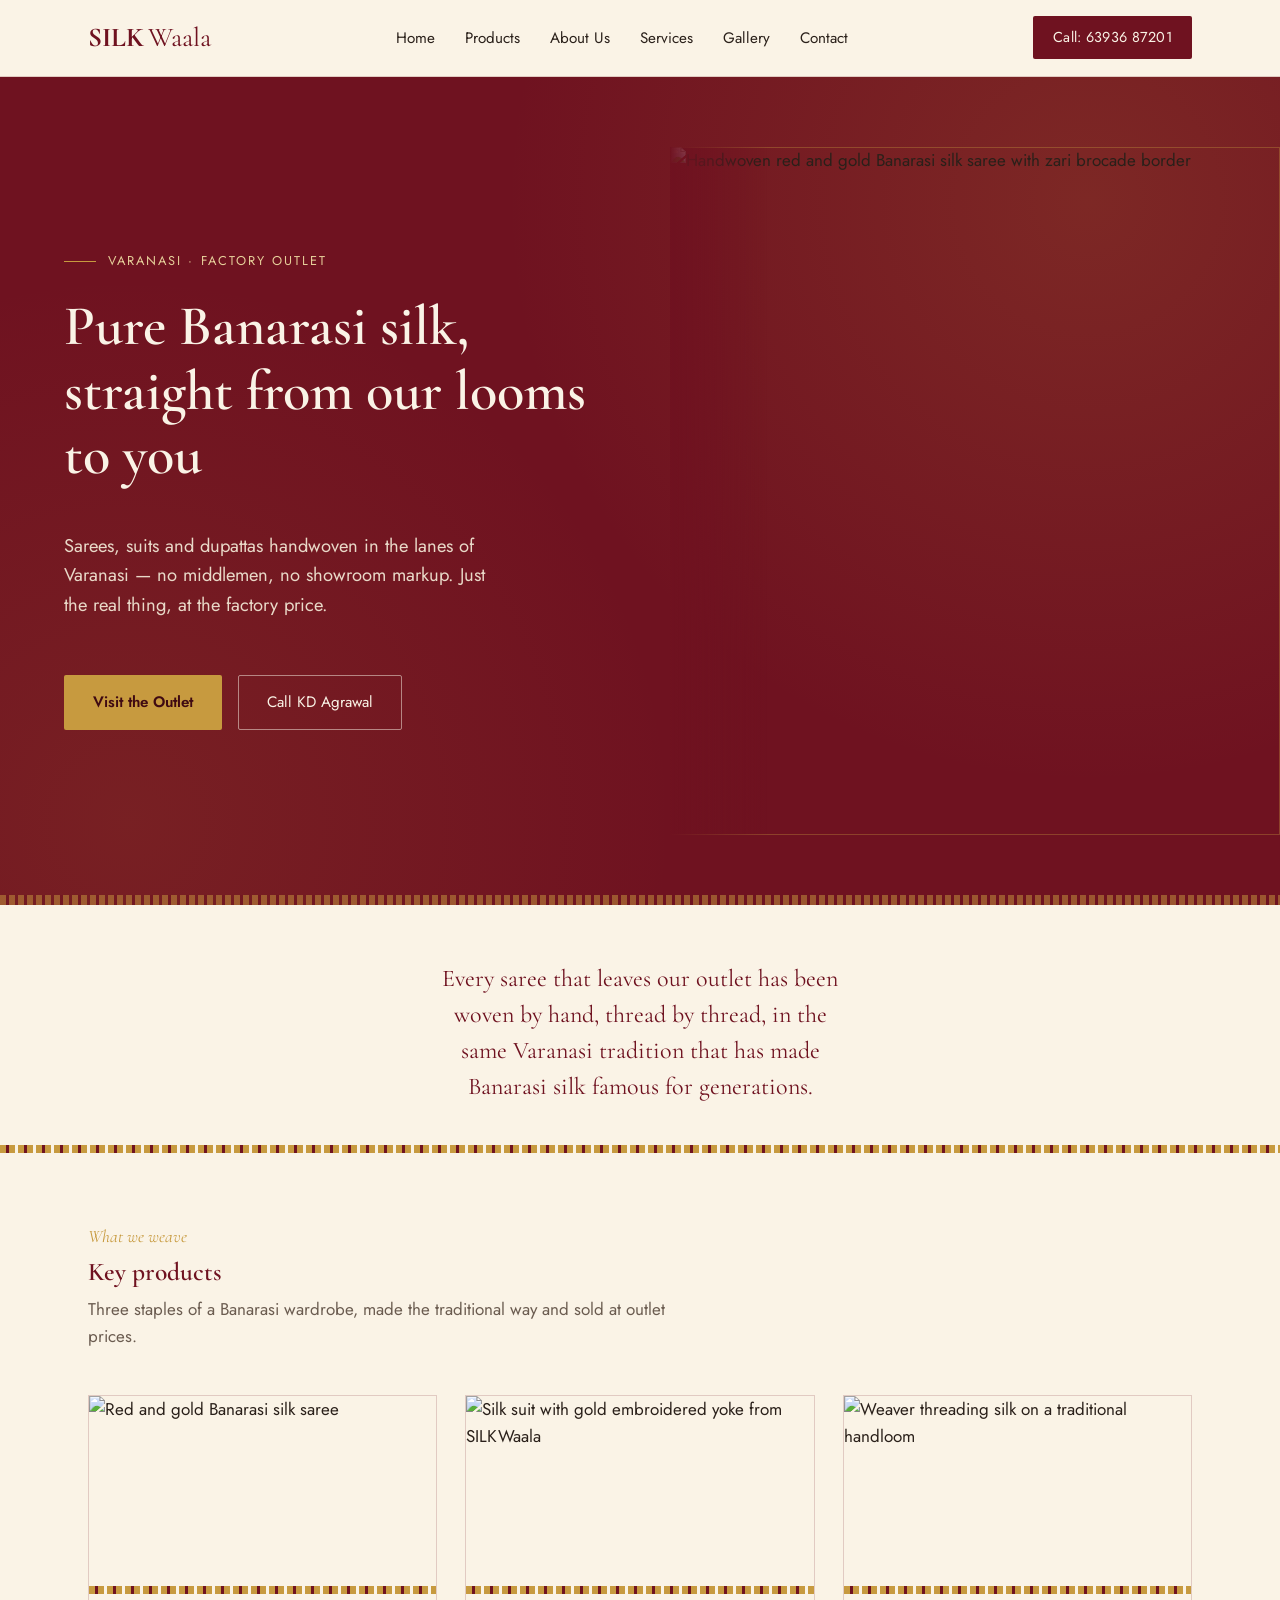
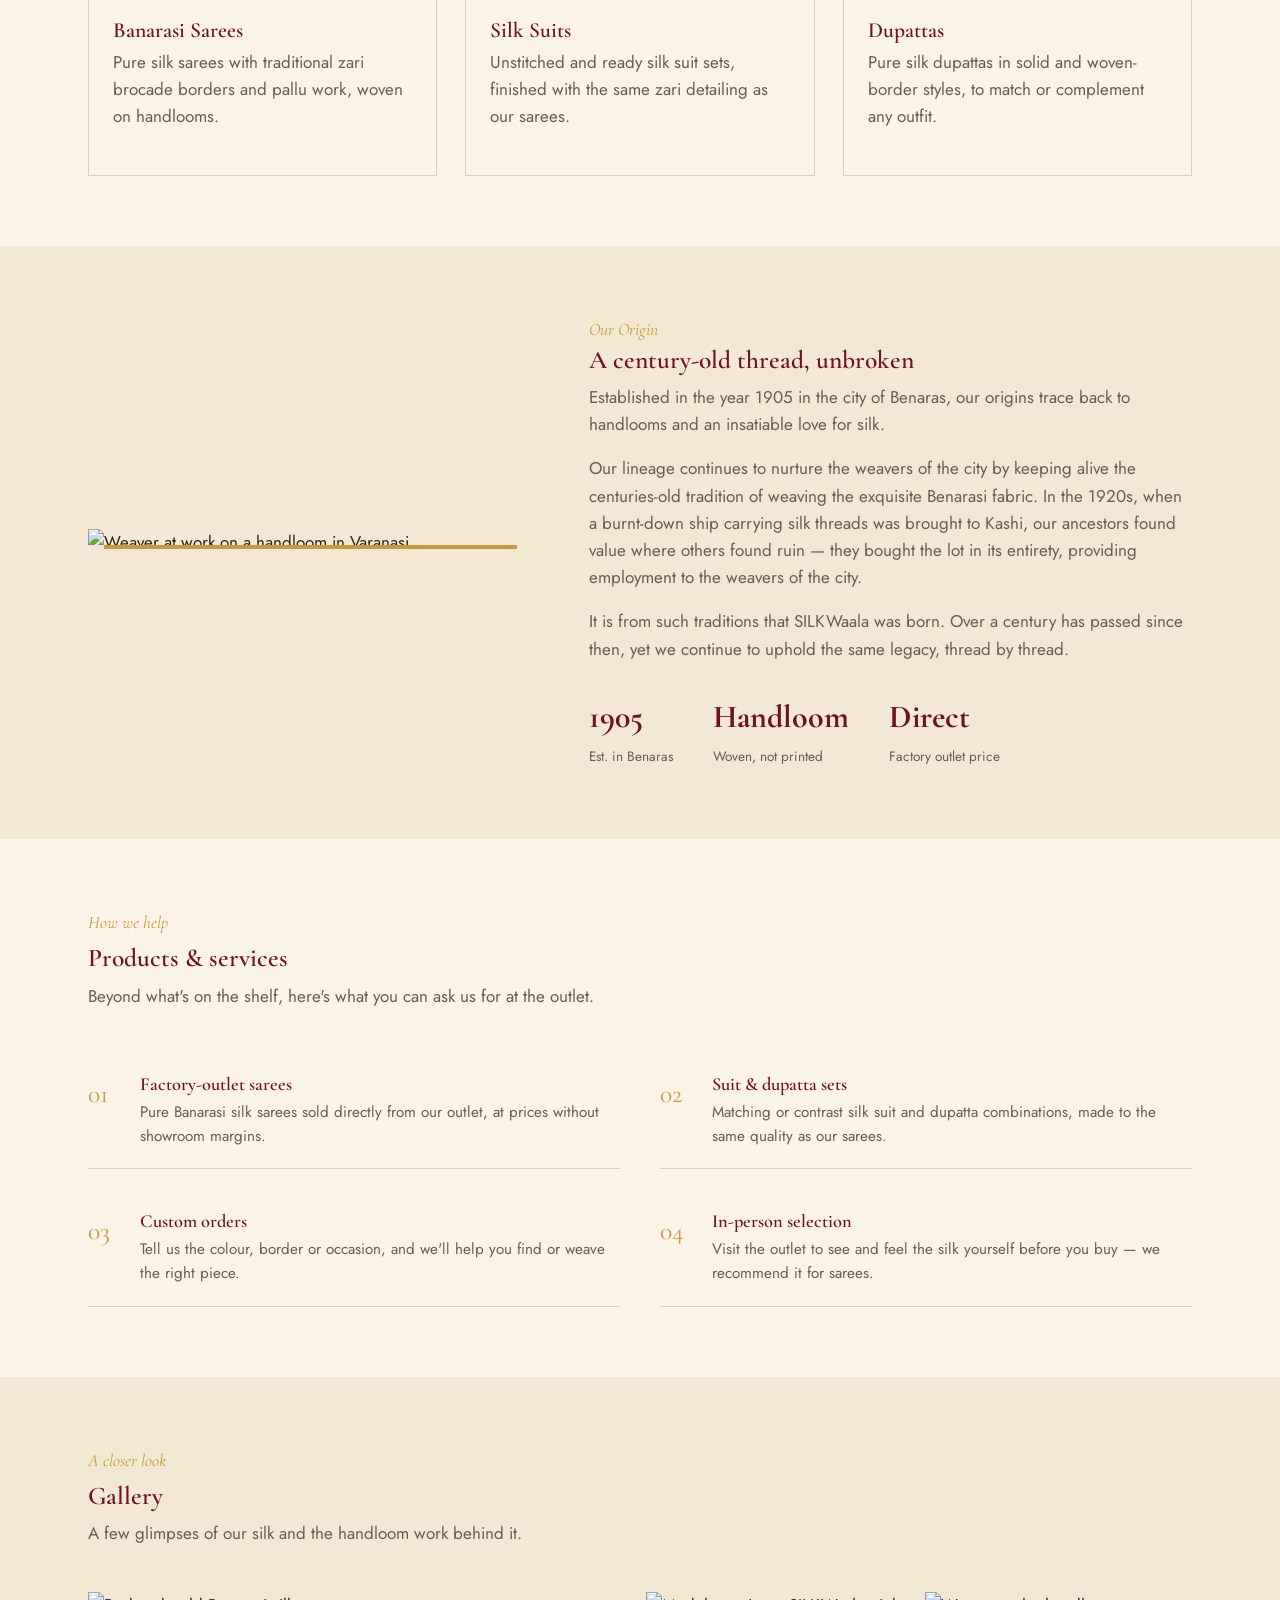
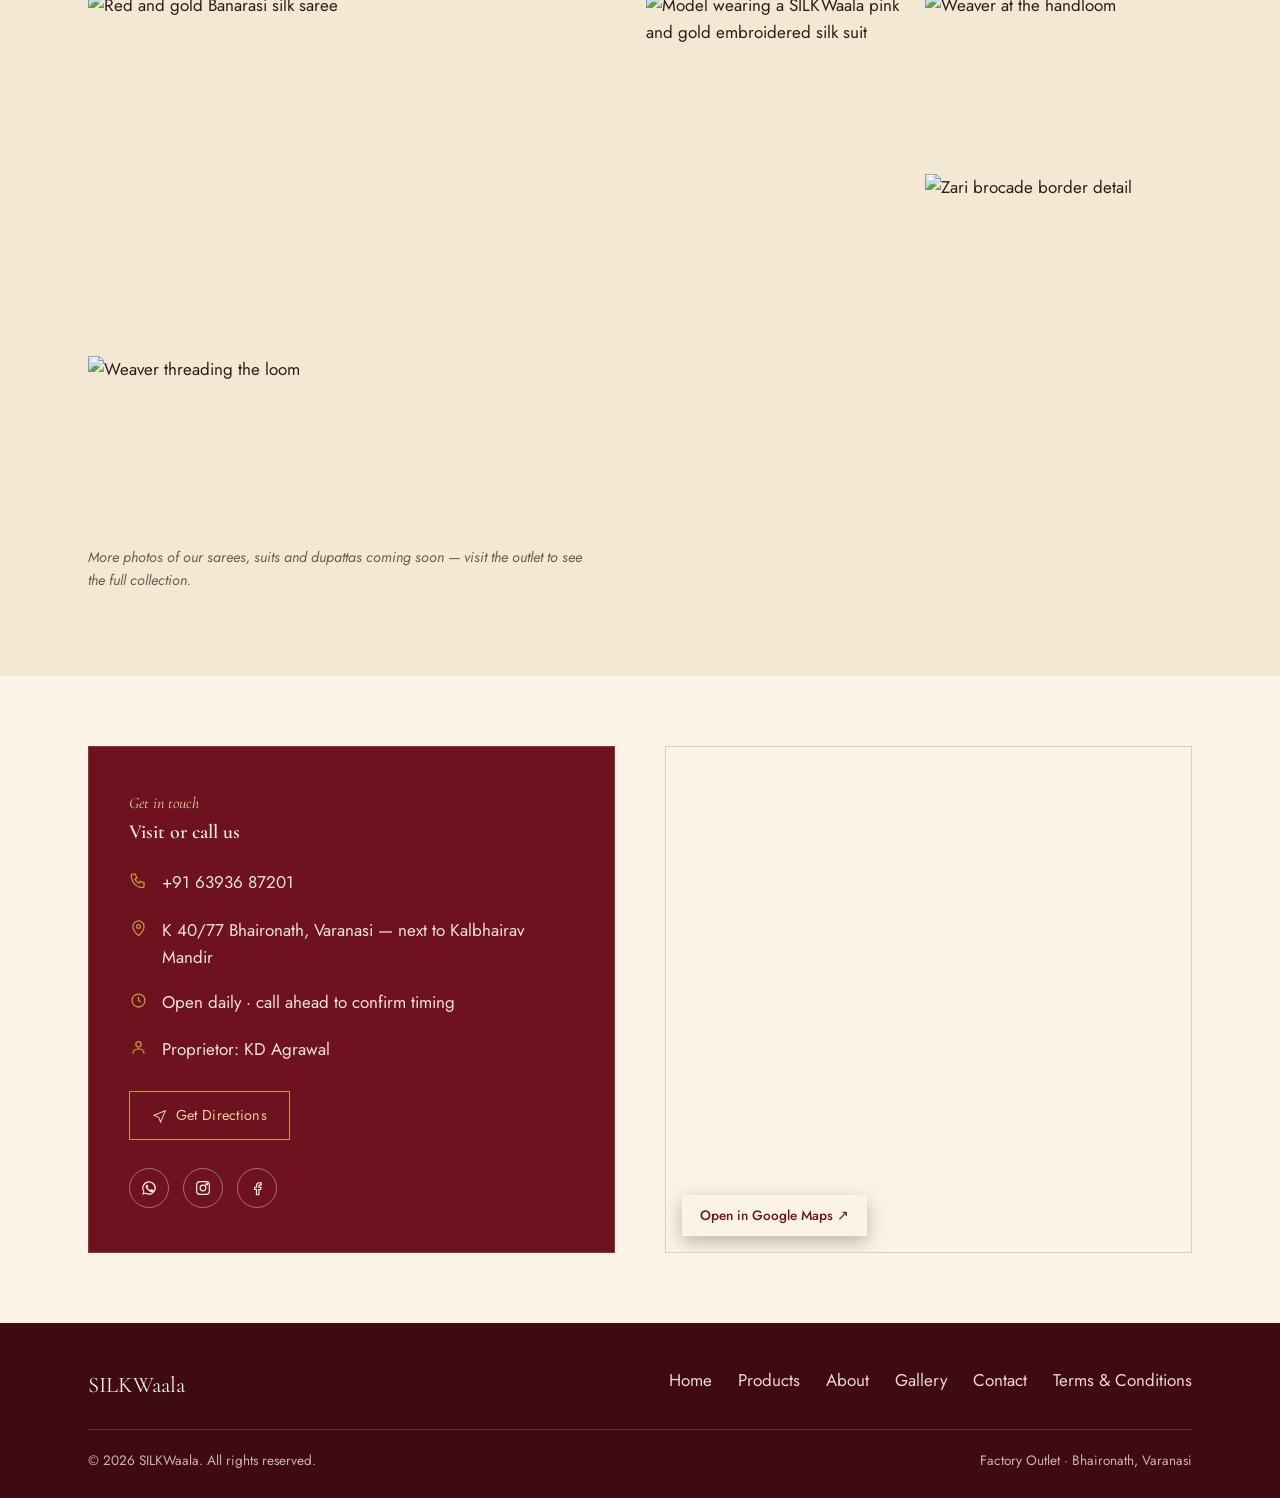
==== index.html @ fe388675 "Add files via upload" ====
<!DOCTYPE html>
<html lang="en">
<head>
<meta charset="UTF-8">
<meta name="viewport" content="width=device-width, initial-scale=1.0">
<title>SILKWaala — Pure Banarasi Saree, Suits & Dupatta | Factory Outlet, Varanasi</title>
<meta name="description" content="SILKWaala is a factory outlet in Varanasi for pure handwoven Banarasi sarees, suits and dupattas — direct from the loom, factory prices. Visit us near Kalbhairav Mandir.">
<link rel="icon" href="data:,">
<link rel="preconnect" href="https://fonts.googleapis.com">
<link href="https://fonts.googleapis.com/css2?family=Cormorant+Garamond:ital,wght@0,500;0,600;0,700;1,500&family=Jost:wght@300;400;500;600&display=swap" rel="stylesheet">
<link rel="stylesheet" href="styles.css">
</head>
<body>
<a href="#main" class="skip-link">Skip to content</a>

<header class="site-header">
  <div class="nav">
    <a href="#" class="brand" aria-label="SILKWaala home">
      <strong>SILK</strong>Waala
    </a>
    <nav class="nav-links" id="navLinks">
      <a href="#home">Home</a>
      <a href="#products">Products</a>
      <a href="#about">About Us</a>
      <a href="#services">Services</a>
      <a href="#gallery">Gallery</a>
      <a href="#contact">Contact</a>
    </nav>
    <a href="tel:+916393687201" class="nav-cta">Call: 63936 87201</a>
    <button class="menu-btn" id="menuBtn" aria-label="Toggle menu" aria-expanded="false">☰</button>
  </div>
</header>

<main id="main">

  <!-- HERO -->
  <section class="hero" id="home">
    <div class="hero-copy">
      <span class="eyebrow">Varanasi · Factory Outlet</span>
      <h1>Pure Banarasi silk,<br>straight from our looms<br>to you</h1>
      <p>Sarees, suits and dupattas handwoven in the lanes of Varanasi — no middlemen, no showroom markup. Just the real thing, at the factory price.</p>
      <div class="hero-actions">
        <a href="#contact" class="btn btn-gold">Visit the Outlet</a>
        <a href="tel:+916393687201" class="btn btn-outline">Call KD Agrawal</a>
      </div>
    </div>
    <div class="hero-media">
      <div class="float-frame">
        <img src="assets/hero_saree_clean.jpg" alt="Handwoven red and gold Banarasi silk saree with zari brocade border">
      </div>
    </div>
  </section>

  <!-- INTRO STRIP -->
  <div class="intro-strip">
    <p>Every saree that leaves our outlet has been woven by hand, thread by thread, in the same Varanasi tradition that has made Banarasi silk famous for generations.</p>
  </div>

  <div class="zari-rule"></div>

  <!-- PRODUCTS -->
  <section id="products">
    <div class="container">
      <div class="section-head">
        <span class="kicker">What we weave</span>
        <h2>Key products</h2>
        <p>Three staples of a Banarasi wardrobe, made the traditional way and sold at outlet prices.</p>
      </div>
      <div class="product-grid">
        <article class="product-card">
          <div class="thumb"><img src="assets/saree_full_flat.jpg" alt="Red and gold Banarasi silk saree"></div>
          <div class="zari-rule"></div>
          <div class="body">
            <h3>Banarasi Sarees</h3>
            <p>Pure silk sarees with traditional zari brocade borders and pallu work, woven on handlooms.</p>
          </div>
        </article>
        <article class="product-card">
          <div class="thumb"><img src="assets/suit_thumb.jpg" alt="Silk suit with gold embroidered yoke from SILKWaala"></div>
          <div class="zari-rule"></div>
          <div class="body">
            <h3>Silk Suits</h3>
            <p>Unstitched and ready silk suit sets, finished with the same zari detailing as our sarees.</p>
          </div>
        </article>
        <article class="product-card">
          <div class="thumb"><img src="assets/weaver_wide.jpg" alt="Weaver threading silk on a traditional handloom"></div>
          <div class="zari-rule"></div>
          <div class="body">
            <h3>Dupattas</h3>
            <p>Pure silk dupattas in solid and woven-border styles, to match or complement any outfit.</p>
          </div>
        </article>
      </div>
    </div>
  </section>

  <!-- ABOUT -->
  <section id="about" class="alt-bg">
    <div class="container about-grid">
      <div class="about-media">
        <img src="assets/weaver_full.jpg" alt="Weaver at work on a handloom in Varanasi">
        <div class="frame"></div>
      </div>
      <div class="about-copy">
        <span class="kicker">Our Origin</span>
        <h2>A century-old thread, unbroken</h2>
        <p>Established in the year 1905 in the city of Benaras, our origins trace back to handlooms and an insatiable love for silk.</p>
        <p>Our lineage continues to nurture the weavers of the city by keeping alive the centuries-old tradition of weaving the exquisite Benarasi fabric. In the 1920s, when a burnt-down ship carrying silk threads was brought to Kashi, our ancestors found value where others found ruin — they bought the lot in its entirety, providing employment to the weavers of the city.</p>
        <p>It is from such traditions that SILKWaala was born. Over a century has passed since then, yet we continue to uphold the same legacy, thread by thread.</p>
        <div class="stat-row">
          <div><strong>1905</strong><span>Est. in Benaras</span></div>
          <div><strong>Handloom</strong><span>Woven, not printed</span></div>
          <div><strong>Direct</strong><span>Factory outlet price</span></div>
        </div>
      </div>
    </div>
  </section>

  <!-- SERVICES -->
  <section id="services">
    <div class="container">
      <div class="section-head">
        <span class="kicker">How we help</span>
        <h2>Products &amp; services</h2>
        <p>Beyond what's on the shelf, here's what you can ask us for at the outlet.</p>
      </div>
      <div class="service-list">
        <div class="service-item">
          <span class="num">01</span>
          <div><h4>Factory-outlet sarees</h4><p>Pure Banarasi silk sarees sold directly from our outlet, at prices without showroom margins.</p></div>
        </div>
        <div class="service-item">
          <span class="num">02</span>
          <div><h4>Suit &amp; dupatta sets</h4><p>Matching or contrast silk suit and dupatta combinations, made to the same quality as our sarees.</p></div>
        </div>
        <div class="service-item">
          <span class="num">03</span>
          <div><h4>Custom orders</h4><p>Tell us the colour, border or occasion, and we'll help you find or weave the right piece.</p></div>
        </div>
        <div class="service-item">
          <span class="num">04</span>
          <div><h4>In-person selection</h4><p>Visit the outlet to see and feel the silk yourself before you buy — we recommend it for sarees.</p></div>
        </div>
      </div>
    </div>
  </section>

  <!-- GALLERY -->
  <section id="gallery" class="alt-bg">
    <div class="container">
      <div class="section-head">
        <span class="kicker">A closer look</span>
        <h2>Gallery</h2>
        <p>A few glimpses of our silk and the handloom work behind it.</p>
      </div>
      <div class="gallery-grid">
        <div class="g-item g1"><img src="assets/saree_full_flat.jpg" alt="Red and gold Banarasi silk saree"></div>
        <div class="g-item g5"><img src="assets/suit_product.jpg" alt="Model wearing a SILKWaala pink and gold embroidered silk suit"></div>
        <div class="g-item"><img src="assets/weaver_full.jpg" alt="Weaver at the handloom"></div>
        <div class="g-item"><img src="assets/detail_border.jpg" alt="Zari brocade border detail"></div>
        <div class="g-item g4"><img src="assets/weaver_wide.jpg" alt="Weaver threading the loom"></div>
      </div>
      <p class="gallery-note">More photos of our sarees, suits and dupattas coming soon — visit the outlet to see the full collection.</p>
    </div>
  </section>

  <!-- CONTACT -->
  <section id="contact">
    <div class="container contact-grid">
      <div class="contact-card">
        <span class="kicker">Get in touch</span>
        <h3>Visit or call us</h3>
        <div class="contact-line">
          <span class="ic"><svg viewBox="0 0 24 24" fill="none" stroke="currentColor" stroke-width="1.6"><path d="M4 4h4l2 5-2.5 1.5a11 11 0 0 0 5 5L14 13l5 2v4a2 2 0 0 1-2 2C9.6 21 3 14.4 3 6a2 2 0 0 1 1-2Z"/></svg></span>
          <a href="tel:+916393687201">+91 63936 87201</a>
        </div>
        <div class="contact-line">
          <span class="ic"><svg viewBox="0 0 24 24" fill="none" stroke="currentColor" stroke-width="1.6"><path d="M12 21s7-6.1 7-11.5A7 7 0 0 0 5 9.5C5 14.9 12 21 12 21Z"/><circle cx="12" cy="9.5" r="2.4"/></svg></span>
          <span>K 40/77 Bhaironath, Varanasi — next to Kalbhairav Mandir</span>
        </div>
        <div class="contact-line">
          <span class="ic"><svg viewBox="0 0 24 24" fill="none" stroke="currentColor" stroke-width="1.6"><circle cx="12" cy="12" r="8.2"/><path d="M12 7.5V12l3 2"/></svg></span>
          <span>Open daily · call ahead to confirm timing</span>
        </div>
        <div class="contact-line">
          <span class="ic"><svg viewBox="0 0 24 24" fill="none" stroke="currentColor" stroke-width="1.6"><circle cx="12" cy="8" r="3.4"/><path d="M5 20c0-3.6 3.1-6.2 7-6.2s7 2.6 7 6.2"/></svg></span>
          <span>Proprietor: KD Agrawal</span>
        </div>

        <a class="directions-btn" href="https://www.google.com/maps/search/?api=1&query=K+40%2F77+Bhaironath+Varanasi+Kalbhairav+Mandir" target="_blank" rel="noopener">
          <svg viewBox="0 0 24 24" fill="none" stroke="currentColor" stroke-width="1.6"><path d="M3 11 20 4l-7 17-3-7-7-3Z"/></svg>
          Get Directions
        </a>

        <div class="social-row">
          <a href="https://wa.me/916393687201" aria-label="WhatsApp" target="_blank" rel="noopener">
            <svg viewBox="0 0 24 24" fill="currentColor"><path d="M17.5 14.4c-.3-.1-1.6-.8-1.9-.9-.2-.1-.4-.1-.6.1-.2.3-.7.9-.8 1-.2.2-.3.2-.5.1-1.5-.7-2.5-1.3-3.5-2.9-.3-.4.3-.4.8-1.4.1-.2 0-.4 0-.5-.1-.1-.6-1.4-.8-1.9-.2-.5-.4-.4-.6-.4h-.5c-.2 0-.5.1-.7.3-.2.3-.9.9-.9 2.2s1 2.5 1.1 2.7c.1.2 2 3 4.8 4.3 2 .9 2.5.7 2.9.7.6-.1 1.6-.7 1.9-1.3.2-.6.2-1.1.2-1.2-.1-.1-.2-.2-.5-.3Z"/><path d="M12 3a9 9 0 0 0-7.7 13.6L3 21l4.6-1.2A9 9 0 1 0 12 3Zm0 16.4a7.3 7.3 0 0 1-3.9-1.1l-.3-.2-2.7.7.7-2.6-.2-.3A7.4 7.4 0 1 1 19.4 12 7.4 7.4 0 0 1 12 19.4Z"/></svg>
          </a>
          <a href="#" aria-label="Instagram">
            <svg viewBox="0 0 24 24" fill="none" stroke="currentColor" stroke-width="1.6"><rect x="3.5" y="3.5" width="17" height="17" rx="4.5"/><circle cx="12" cy="12" r="3.8"/><circle cx="17" cy="7" r="1"/></svg>
          </a>
          <a href="#" aria-label="Facebook">
            <svg viewBox="0 0 24 24" fill="none" stroke="currentColor" stroke-width="1.6"><path d="M14.5 21v-7h2.4l.4-3H14.5V9.2c0-.9.2-1.5 1.5-1.5h1.6V5.1C17.3 5 16.3 5 15.2 5c-2.3 0-3.9 1.4-3.9 4v2H8.8v3h2.5v7Z"/></svg>
          </a>
        </div>
      </div>
      <div class="map-wrap">
        <iframe src="https://www.google.com/maps?q=K+40/77+Bhaironath+Varanasi+Kalbhairav+Mandir&output=embed" loading="lazy" referrerpolicy="no-referrer-when-downgrade" title="Map to SILKWaala, near Kalbhairav Mandir, Varanasi"></iframe>
        <a class="map-overlay-btn" href="https://www.google.com/maps/search/?api=1&query=K+40%2F77+Bhaironath+Varanasi+Kalbhairav+Mandir" target="_blank" rel="noopener">Open in Google Maps ↗</a>
      </div>
    </div>
  </section>

</main>

<footer>
  <div class="container">
    <div class="footer-grid">
      <div class="footer-brand">SILKWaala</div>
      <div class="footer-links">
        <a href="#home">Home</a>
        <a href="#products">Products</a>
        <a href="#about">About</a>
        <a href="#gallery">Gallery</a>
        <a href="#contact">Contact</a>
        <a href="terms.html">Terms &amp; Conditions</a>
      </div>
    </div>
    <div class="footer-bottom">
      <span>© <span id="year"></span> SILKWaala. All rights reserved.</span>
      <span>Factory Outlet · Bhaironath, Varanasi</span>
    </div>
  </div>
</footer>

<script>
  document.getElementById('year').textContent = new Date().getFullYear();
  const menuBtn = document.getElementById('menuBtn');
  const navLinks = document.getElementById('navLinks');
  menuBtn.addEventListener('click', () => {
    const open = navLinks.classList.toggle('open');
    menuBtn.setAttribute('aria-expanded', open);
  });
  navLinks.querySelectorAll('a').forEach(a => a.addEventListener('click', () => {
    navLinks.classList.remove('open');
    menuBtn.setAttribute('aria-expanded', 'false');
  }));
</script>
</body>
</html>
---- styles.css ----
/* =========================================================
   SILKWaala — Factory Outlet
   Design tokens
   ========================================================= */
:root{
  --maroon-deep:   #6f1220;
  --maroon-shadow: #3f0a12;
  --gold:          #c79a3f;
  --gold-soft:     #e6cf9a;
  --ivory:         #faf3e6;
  --ivory-card:    #f3e8d3;
  --ink:           #2a201a;
  --ink-soft:      #6b5c50;

  --serif: "Cormorant Garamond", "Noto Serif Devanagari", serif;
  --sans:  "Jost", "Noto Sans Devanagari", sans-serif;

  --border-thin: 1px solid rgba(111,18,32,0.18);
  --zari: repeating-linear-gradient(
            90deg,
            var(--gold) 0px, var(--gold) 6px,
            var(--maroon-deep) 6px, var(--maroon-deep) 9px,
            var(--gold) 9px, var(--gold) 15px,
            transparent 15px, transparent 18px
          );
}

*{ box-sizing:border-box; }
html{ scroll-behavior:smooth; }
body{
  margin:0;
  background:var(--ivory);
  color:var(--ink);
  font-family:var(--sans);
  font-size:17px;
  line-height:1.6;
  -webkit-font-smoothing:antialiased;
}
img{ max-width:100%; display:block; }
a{ color:inherit; text-decoration:none; }
h1,h2,h3,h4{
  font-family:var(--serif);
  font-weight:600;
  color:var(--maroon-deep);
  margin:0 0 .4em;
  line-height:1.15;
}
p{ margin:0 0 1em; color:var(--ink-soft); max-width:62ch; }
.container{ max-width:1160px; margin:0 auto; padding:0 28px; }
.zari-rule{ height:8px; background:var(--zari); }

/* skip link */
.skip-link{
  position:absolute; left:-999px; top:0; background:var(--maroon-deep); color:var(--ivory);
  padding:10px 16px; z-index:200;
}
.skip-link:focus{ left:12px; top:12px; }

/* ---------- Nav ---------- */
.site-header{
  position:sticky; top:0; z-index:100;
  background:rgba(250,243,230,0.94);
  backdrop-filter:blur(6px);
  border-bottom:var(--border-thin);
}
.nav{
  display:flex; align-items:center; justify-content:space-between;
  padding:16px 28px;
  max-width:1160px; margin:0 auto;
}
.brand{
  font-family:var(--serif); font-size:1.7rem; color:var(--maroon-deep);
  display:flex; align-items:baseline; gap:.15em;
}
.brand strong{ font-weight:700; }
.brand span.tag{
  font-family:var(--sans); font-size:.6rem; letter-spacing:.14em;
  color:var(--gold); font-weight:500; margin-left:10px; align-self:center;
}
.nav-links{ display:flex; gap:30px; }
.nav-links a{
  font-size:.95rem; color:var(--ink); position:relative; padding:4px 0;
}
.nav-links a:hover{ color:var(--maroon-deep); }
.nav-links a::after{
  content:""; position:absolute; left:0; right:0; bottom:-2px; height:2px;
  background:var(--gold); transform:scaleX(0); transform-origin:left;
  transition:transform .25s ease;
}
.nav-links a:hover::after{ transform:scaleX(1); }
.nav-cta{
  background:var(--maroon-deep); color:var(--ivory) !important; padding:10px 20px;
  border-radius:2px; font-size:.9rem; letter-spacing:.02em;
}
.nav-cta:hover{ background:var(--maroon-shadow); }
.menu-btn{
  display:none; background:none; border:none; font-size:1.6rem; color:var(--maroon-deep); cursor:pointer;
}

/* ---------- Hero ---------- */
.hero{
  position:relative; overflow:hidden;
  min-height:92vh; background:var(--maroon-deep);
  background-image:
    radial-gradient(circle at 85% 15%, rgba(199,154,63,.16), transparent 45%),
    radial-gradient(circle at 10% 90%, rgba(199,154,63,.10), transparent 40%);
  display:grid; grid-template-columns:1.1fr 1fr; align-items:center;
}
.hero::before{
  content:""; position:absolute; inset:0; pointer-events:none;
  background:var(--zari); opacity:.5; height:10px; top:auto; bottom:0;
}
.hero-copy{
  display:flex; flex-direction:column; justify-content:center;
  padding:60px 20px 60px 64px; color:var(--ivory); position:relative; z-index:2;
}
.hero-copy .eyebrow{
  color:var(--gold-soft); font-size:.8rem; letter-spacing:.16em; text-transform:uppercase;
  margin-bottom:22px; display:flex; align-items:center; gap:12px;
}
.hero-copy .eyebrow::before{ content:""; width:32px; height:1px; background:var(--gold); display:inline-block; }
.hero-copy h1{
  color:var(--ivory); font-size:clamp(2.4rem,4.4vw,3.6rem); font-weight:600;
}
.hero-copy > *{
  opacity:0; animation:heroIn .8s ease forwards;
}
.hero-copy .eyebrow{ animation-delay:.05s; }
.hero-copy h1{ animation-delay:.18s; }
.hero-copy p{ animation-delay:.32s; }
.hero-actions{ animation-delay:.46s; }
.hero-media .float-frame{ opacity:0; animation:heroMediaIn 1s ease .2s forwards; }
@keyframes heroIn{ from{ opacity:0; transform:translateY(14px);} to{ opacity:1; transform:translateY(0);} }
@keyframes heroMediaIn{ from{ opacity:0; transform:scale(.97);} to{ opacity:1; transform:scale(1);} }
@media (prefers-reduced-motion: reduce){
  .hero-copy > *, .hero-media .float-frame{ animation:none; opacity:1; }
}
.hero-copy p{
  color:#e9d9c8; font-size:1.15rem; max-width:40ch; margin-top:20px;
}
.hero-actions{ display:flex; gap:16px; margin-top:38px; flex-wrap:wrap; }
.btn{
  display:inline-flex; align-items:center; gap:.5em;
  padding:14px 28px; font-size:.95rem; border-radius:2px; border:1px solid transparent;
  cursor:pointer; transition:all .2s ease;
}
.btn-gold{ background:var(--gold); color:var(--maroon-shadow); font-weight:600; }
.btn-gold:hover{ background:var(--gold-soft); transform:translateY(-1px); }
.btn-outline{ border-color:rgba(250,243,230,.5); color:var(--ivory); }
.btn-outline:hover{ border-color:var(--ivory); background:rgba(255,255,255,.06); }

.hero-media{
  position:relative; height:100%; overflow:hidden;
}
.hero-media .float-frame{
  position:absolute; inset:0; width:100%; height:100%; max-width:none;
  opacity:0; animation:heroMediaIn 1s ease .2s forwards;
}
.hero-media .float-frame img{
  width:100%; height:100%; object-fit:cover; display:block;
}
.hero-media .float-frame::after{
  content:""; position:absolute; inset:0; pointer-events:none;
  box-shadow:inset 0 0 0 1px rgba(199,154,63,.35);
}
.hero-media::before{
  content:""; position:absolute; inset:0; z-index:1; pointer-events:none;
  background:linear-gradient(90deg, var(--maroon-deep) 0%, rgba(111,18,32,0) 16%);
}

/* ---------- Intro strip ---------- */
.intro-strip{
  text-align:center; padding:56px 28px 40px;
}
.intro-strip p{
  font-family:var(--serif); font-size:1.5rem; color:var(--maroon-deep);
  max-width:38ch; margin:0 auto; line-height:1.5;
}

/* ---------- Section shell ---------- */
section{ padding:70px 0; }
.section-head{ margin-bottom:44px; max-width:60ch; }
.section-head .kicker{
  display:block; color:var(--gold); font-family:var(--serif); font-style:italic; font-size:1.1rem; margin-bottom:6px;
}
.alt-bg{ background:var(--ivory-card); }

/* ---------- Products ---------- */
.product-grid{
  display:grid; grid-template-columns:repeat(3,1fr); gap:28px;
}
.product-card{
  background:var(--ivory); border:var(--border-thin); padding:0;
  overflow:hidden;
}
.product-card .thumb{ height:190px; overflow:hidden; }
.product-card .thumb img{ width:100%; height:100%; object-fit:cover; transition:transform .5s ease; }
.product-card:hover .thumb img{ transform:scale(1.06); }
.product-card .body{ padding:24px 24px 28px; }
.product-card h3{ font-size:1.35rem; margin-bottom:.3em; }
.product-card .zari-rule{ margin:0; }

/* ---------- About ---------- */
.about-grid{
  display:grid; grid-template-columns:0.85fr 1.15fr; gap:56px; align-items:center;
}
.about-media{ position:relative; }
.about-media img{ width:100%; }
.about-media .frame{
  position:absolute; inset:16px; border:2px solid var(--gold); pointer-events:none;
}
.about-copy .kicker{ color:var(--gold); font-family:var(--serif); font-style:italic; font-size:1.1rem; }
.stat-row{ display:flex; gap:40px; margin-top:28px; }
.stat-row div strong{
  display:block; font-family:var(--serif); font-size:2rem; color:var(--maroon-deep);
}
.stat-row div span{ font-size:.85rem; color:var(--ink-soft); }

/* ---------- Services list ---------- */
.service-list{ display:grid; grid-template-columns:repeat(2,1fr); gap:22px 40px; }
.service-item{
  display:flex; gap:16px; padding:20px 0; border-bottom:var(--border-thin);
}
.service-item .num{
  font-family:var(--serif); color:var(--gold); font-size:1.6rem; min-width:1.4em;
}
.service-item h4{ margin-bottom:.25em; font-size:1.15rem; }
.service-item p{ margin:0; font-size:.95rem; }

/* ---------- Gallery ---------- */
.gallery-grid{
  display:grid; grid-template-columns:repeat(4,1fr); grid-auto-rows:170px; gap:12px;
}
.gallery-grid .g-item{ overflow:hidden; position:relative; }
.gallery-grid .g-item img{ width:100%; height:100%; object-fit:cover; transition:transform .5s ease; }
.gallery-grid .g-item:hover img{ transform:scale(1.08); }
.gallery-grid .g1{ grid-column:span 2; grid-row:span 2; }
.gallery-grid .g4{ grid-column:span 2; }
.gallery-grid .g5{ grid-row:span 2; }
.gallery-note{
  margin-top:20px; font-size:.9rem; color:var(--ink-soft); font-style:italic;
}

/* ---------- Contact ---------- */
.contact-grid{
  display:grid; grid-template-columns:1fr 1fr; gap:50px;
}
.contact-card{
  background:var(--maroon-deep); color:var(--ivory); padding:44px 40px;
  border:1px solid rgba(199,154,63,.3); position:relative;
}
.contact-line{ display:flex; gap:14px; margin-bottom:18px; align-items:flex-start; }
.contact-line .ic{ color:var(--gold); margin-top:2px; }
.contact-line a, .contact-line span{ color:#f1e5d4; }
.social-row{ display:flex; gap:14px; margin-top:28px; }
.social-row a{
  border:1px solid rgba(250,243,230,.4); width:40px; height:40px; border-radius:50%;
  display:flex; align-items:center; justify-content:center;
}
.social-row a:hover{ background:var(--gold); border-color:var(--gold); color:var(--maroon-shadow); }
.map-wrap iframe{ width:100%; height:100%; min-height:280px; border:0; }
.contact-card .kicker{
  display:block; color:var(--gold-soft); font-family:var(--serif); font-style:italic; font-size:1rem; margin-bottom:4px;
}
.contact-card h3{ color:var(--ivory); margin-bottom:26px; }
.contact-line .ic svg{
  width:19px; height:19px; color:var(--gold);
}
.directions-btn{
  display:inline-flex; align-items:center; gap:.55em;
  margin-top:8px; padding:12px 22px; border:1px solid var(--gold);
  color:var(--gold-soft); font-size:.9rem; letter-spacing:.02em; transition:all .2s ease;
}
.directions-btn svg{ width:16px; height:16px; }
.directions-btn:hover{ background:var(--gold); color:var(--maroon-shadow); }
.social-row a svg{ width:18px; height:18px; }
.map-wrap{ position:relative; border:var(--border-thin); min-height:280px; overflow:hidden; }
.map-overlay-btn{
  position:absolute; left:16px; bottom:16px; background:var(--ivory); color:var(--maroon-deep);
  padding:10px 18px; font-size:.85rem; font-weight:500; box-shadow:0 6px 18px rgba(0,0,0,.25);
}
.map-overlay-btn:hover{ background:var(--gold-soft); }

/* ---------- Footer ---------- */
footer{ background:var(--maroon-shadow); color:#e9d9c8; padding:44px 0 26px; }
.footer-grid{ display:flex; justify-content:space-between; flex-wrap:wrap; gap:24px; padding-bottom:26px; }
.footer-brand{ font-family:var(--serif); font-size:1.4rem; color:var(--ivory); }
.footer-links{ display:flex; gap:26px; flex-wrap:wrap; }
.footer-links a:hover{ color:var(--gold-soft); }
.footer-bottom{
  border-top:1px solid rgba(250,243,230,.15); padding-top:20px;
  display:flex; justify-content:space-between; flex-wrap:wrap; gap:10px;
  font-size:.85rem; color:#c9b6a4;
}

/* ---------- Responsive ---------- */
@media (max-width: 880px){
  .hero{ grid-template-columns:1fr; min-height:auto; }
  .hero-media{ order:-1; min-height:280px; }
  .hero-copy{ padding:44px 26px; }
  .about-grid{ grid-template-columns:1fr; }
  .product-grid{ grid-template-columns:1fr 1fr; }
  .service-list{ grid-template-columns:1fr; }
  .contact-grid{ grid-template-columns:1fr; }
  .gallery-grid{ grid-template-columns:repeat(2,1fr); grid-auto-rows:150px; }
  .gallery-grid .g1{ grid-column:span 2; grid-row:span 1; }
  .nav-links{
    position:fixed; top:64px; left:0; right:0; background:var(--ivory);
    flex-direction:column; padding:20px 28px; gap:18px; border-bottom:var(--border-thin);
    transform:translateY(-130%); transition:transform .3s ease; z-index:99;
  }
  .nav-links.open{ transform:translateY(0); }
  .menu-btn{ display:block; }
  .nav-cta{ display:none; }
}
@media (max-width: 560px){
  .product-grid{ grid-template-columns:1fr; }
}
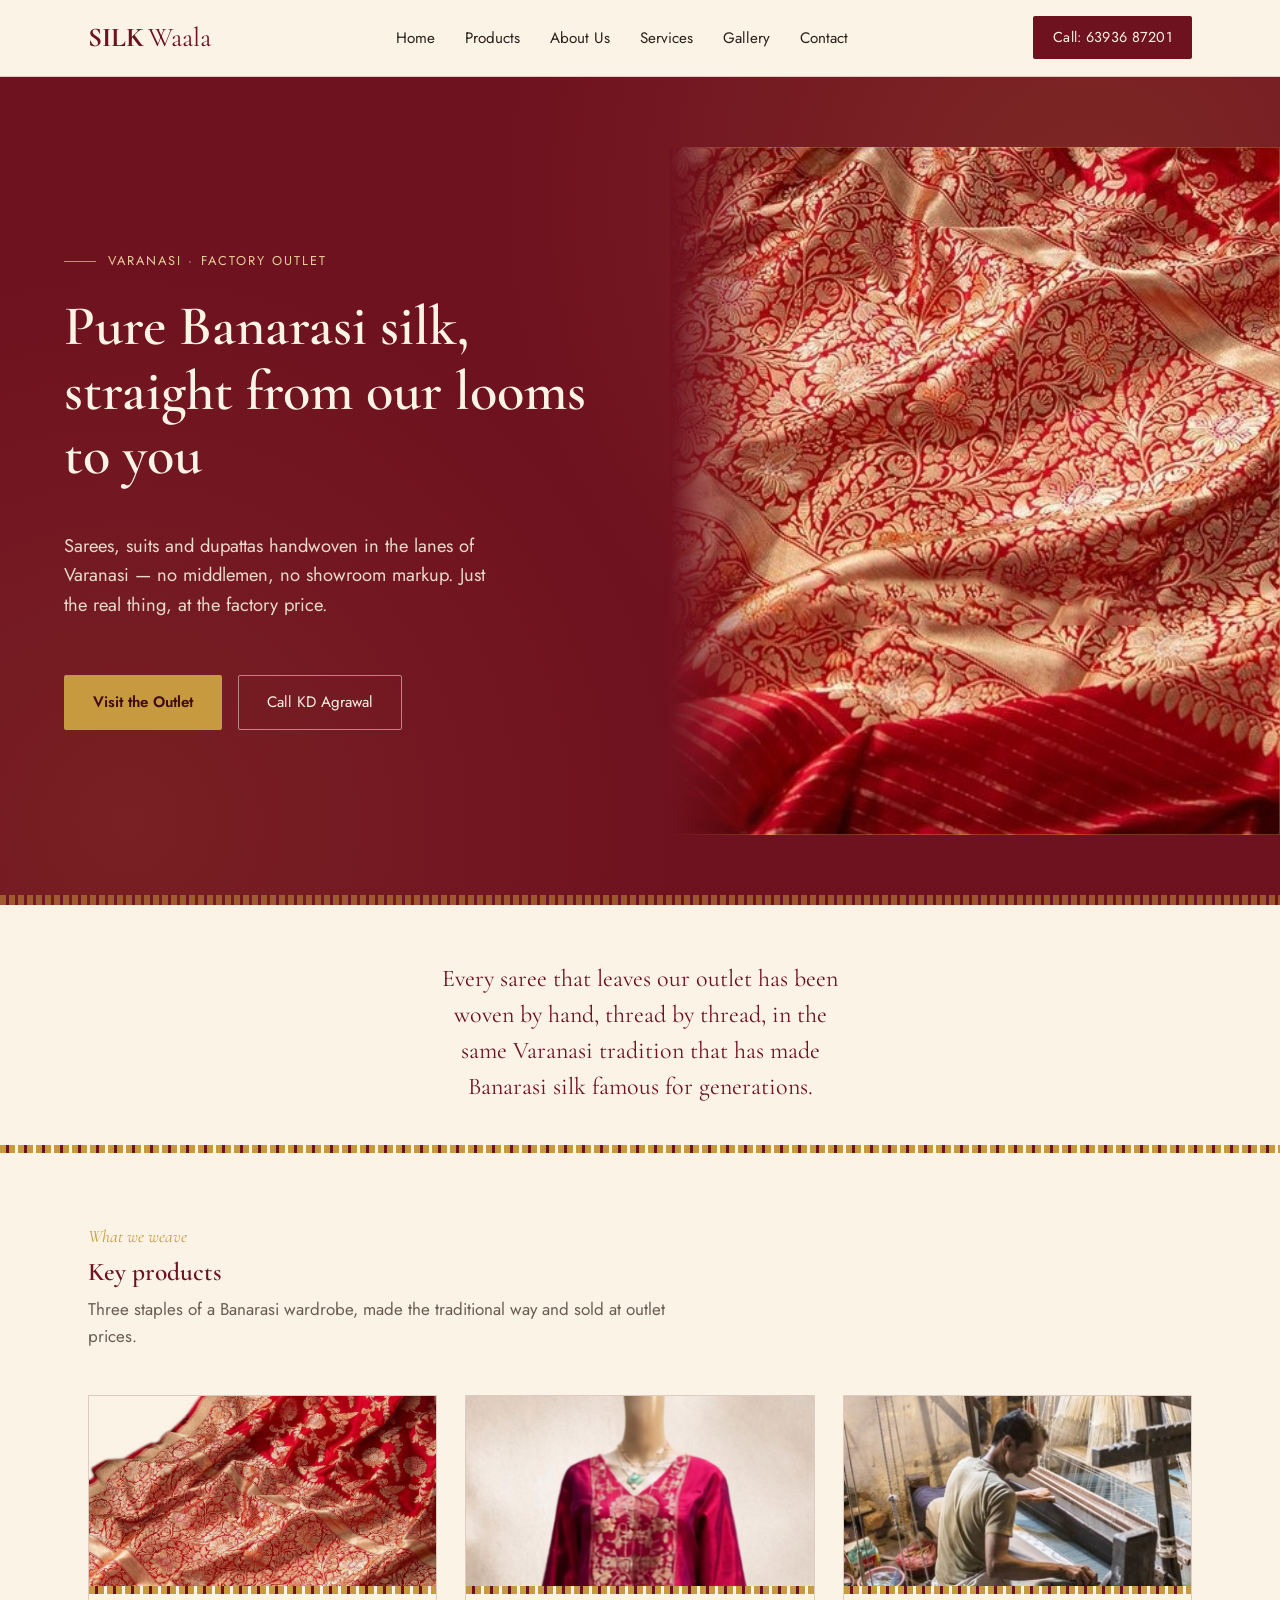
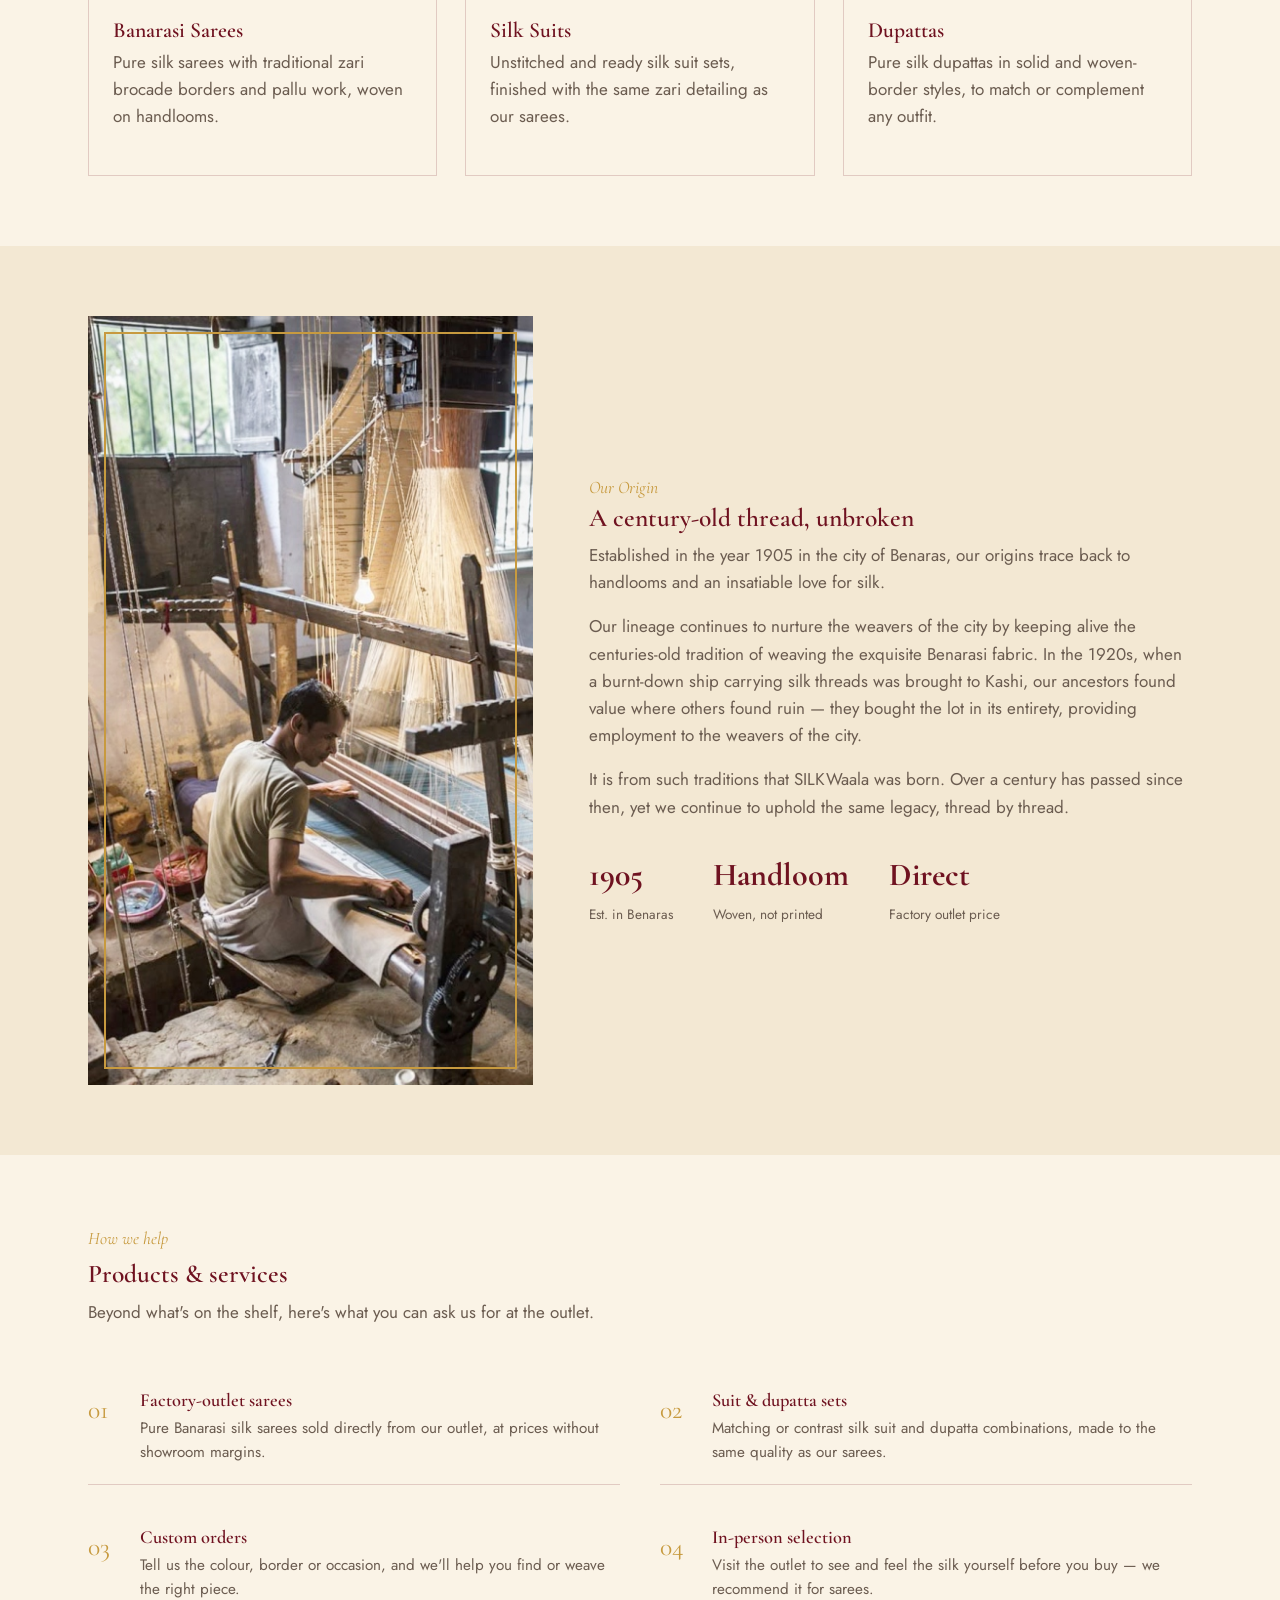
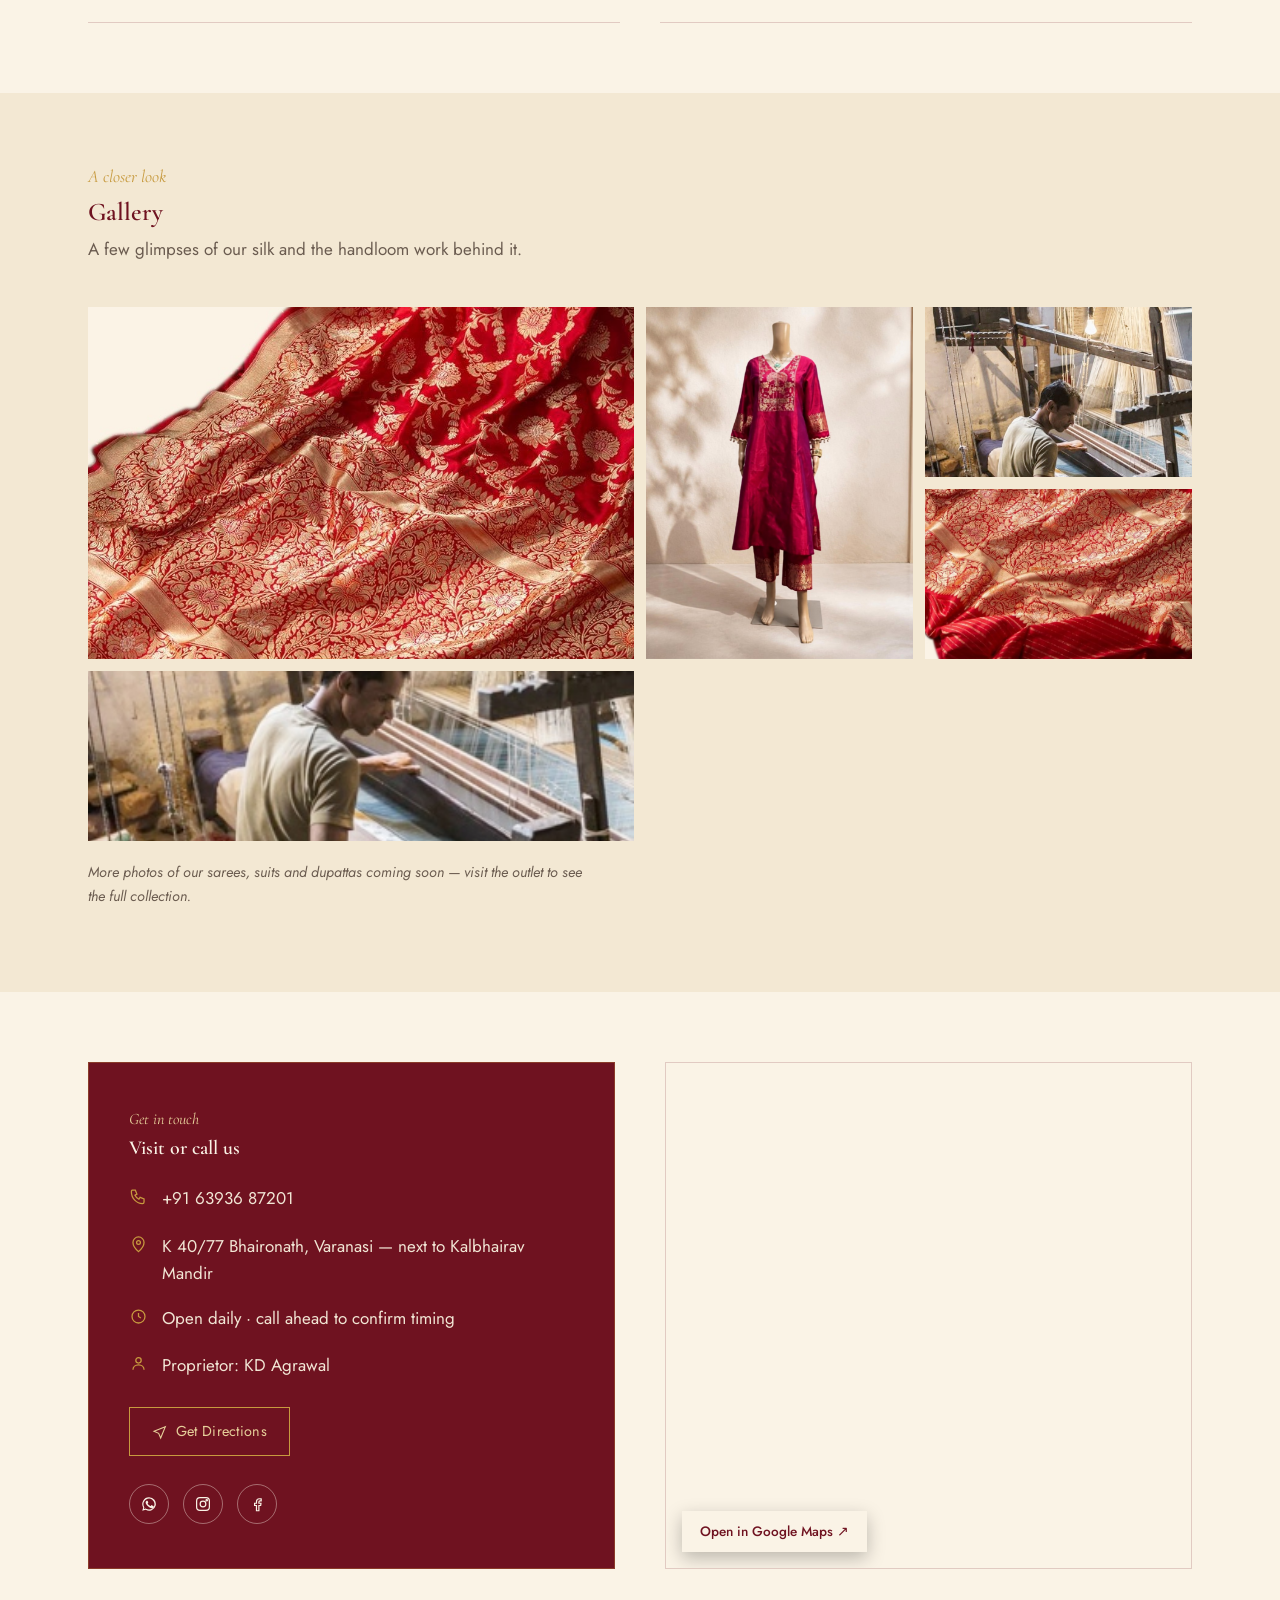
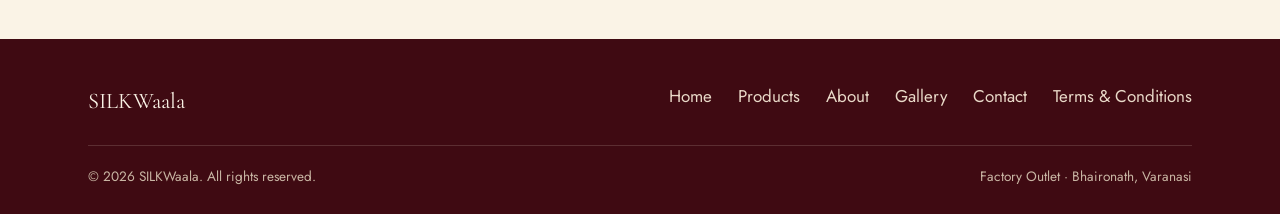
==== commit b7a7466c: "Update index.html" ====
--- a/index.html
+++ b/index.html
@@ -46,7 +46,7 @@
     </div>
     <div class="hero-media">
       <div class="float-frame">
-        <img src="assets/hero_saree_clean.jpg" alt="Handwoven red and gold Banarasi silk saree with zari brocade border">
+        <img src="hero_saree_clean.jpg" alt="Handwoven red and gold Banarasi silk saree with zari brocade border">
       </div>
     </div>
   </section>
@@ -68,7 +68,7 @@
       </div>
       <div class="product-grid">
         <article class="product-card">
-          <div class="thumb"><img src="assets/saree_full_flat.jpg" alt="Red and gold Banarasi silk saree"></div>
+          <div class="thumb"><img src="saree_full_flat.jpg" alt="Red and gold Banarasi silk saree"></div>
           <div class="zari-rule"></div>
           <div class="body">
             <h3>Banarasi Sarees</h3>
@@ -76,7 +76,7 @@
           </div>
         </article>
         <article class="product-card">
-          <div class="thumb"><img src="assets/suit_thumb.jpg" alt="Silk suit with gold embroidered yoke from SILKWaala"></div>
+          <div class="thumb"><img src="suit_thumb.jpg" alt="Silk suit with gold embroidered yoke from SILKWaala"></div>
           <div class="zari-rule"></div>
           <div class="body">
             <h3>Silk Suits</h3>
@@ -84,7 +84,7 @@
           </div>
         </article>
         <article class="product-card">
-          <div class="thumb"><img src="assets/weaver_wide.jpg" alt="Weaver threading silk on a traditional handloom"></div>
+          <div class="thumb"><img src="weaver_wide.jpg" alt="Weaver threading silk on a traditional handloom"></div>
           <div class="zari-rule"></div>
           <div class="body">
             <h3>Dupattas</h3>
@@ -99,7 +99,7 @@
   <section id="about" class="alt-bg">
     <div class="container about-grid">
       <div class="about-media">
-        <img src="assets/weaver_full.jpg" alt="Weaver at work on a handloom in Varanasi">
+        <img src="weaver_full.jpg" alt="Weaver at work on a handloom in Varanasi">
         <div class="frame"></div>
       </div>
       <div class="about-copy">
@@ -155,11 +155,11 @@
         <p>A few glimpses of our silk and the handloom work behind it.</p>
       </div>
       <div class="gallery-grid">
-        <div class="g-item g1"><img src="assets/saree_full_flat.jpg" alt="Red and gold Banarasi silk saree"></div>
-        <div class="g-item g5"><img src="assets/suit_product.jpg" alt="Model wearing a SILKWaala pink and gold embroidered silk suit"></div>
-        <div class="g-item"><img src="assets/weaver_full.jpg" alt="Weaver at the handloom"></div>
-        <div class="g-item"><img src="assets/detail_border.jpg" alt="Zari brocade border detail"></div>
-        <div class="g-item g4"><img src="assets/weaver_wide.jpg" alt="Weaver threading the loom"></div>
+        <div class="g-item g1"><img src="saree_full_flat.jpg" alt="Red and gold Banarasi silk saree"></div>
+        <div class="g-item g5"><img src="suit_product.jpg" alt="Model wearing a SILKWaala pink and gold embroidered silk suit"></div>
+        <div class="g-item"><img src="weaver_full.jpg" alt="Weaver at the handloom"></div>
+        <div class="g-item"><img src="detail_border.jpg" alt="Zari brocade border detail"></div>
+        <div class="g-item g4"><img src="weaver_wide.jpg" alt="Weaver threading the loom"></div>
       </div>
       <p class="gallery-note">More photos of our sarees, suits and dupattas coming soon — visit the outlet to see the full collection.</p>
     </div>
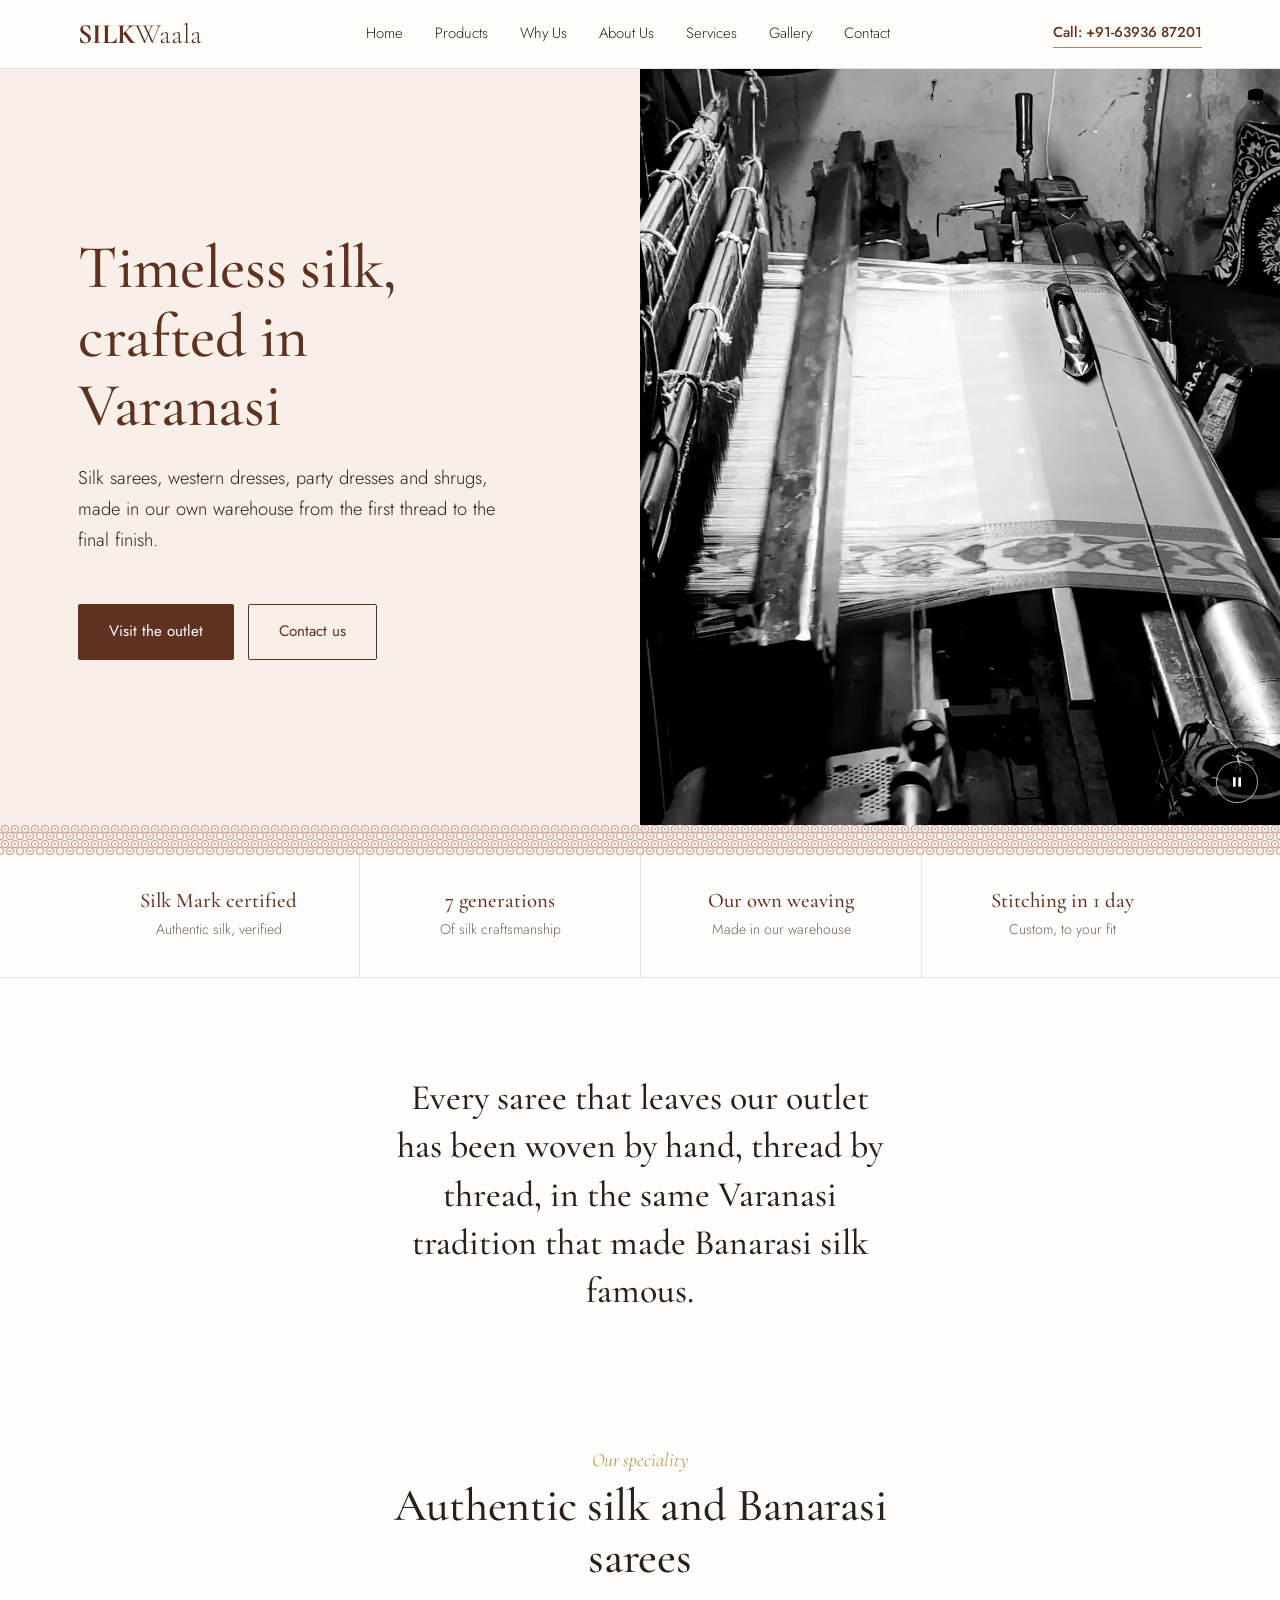
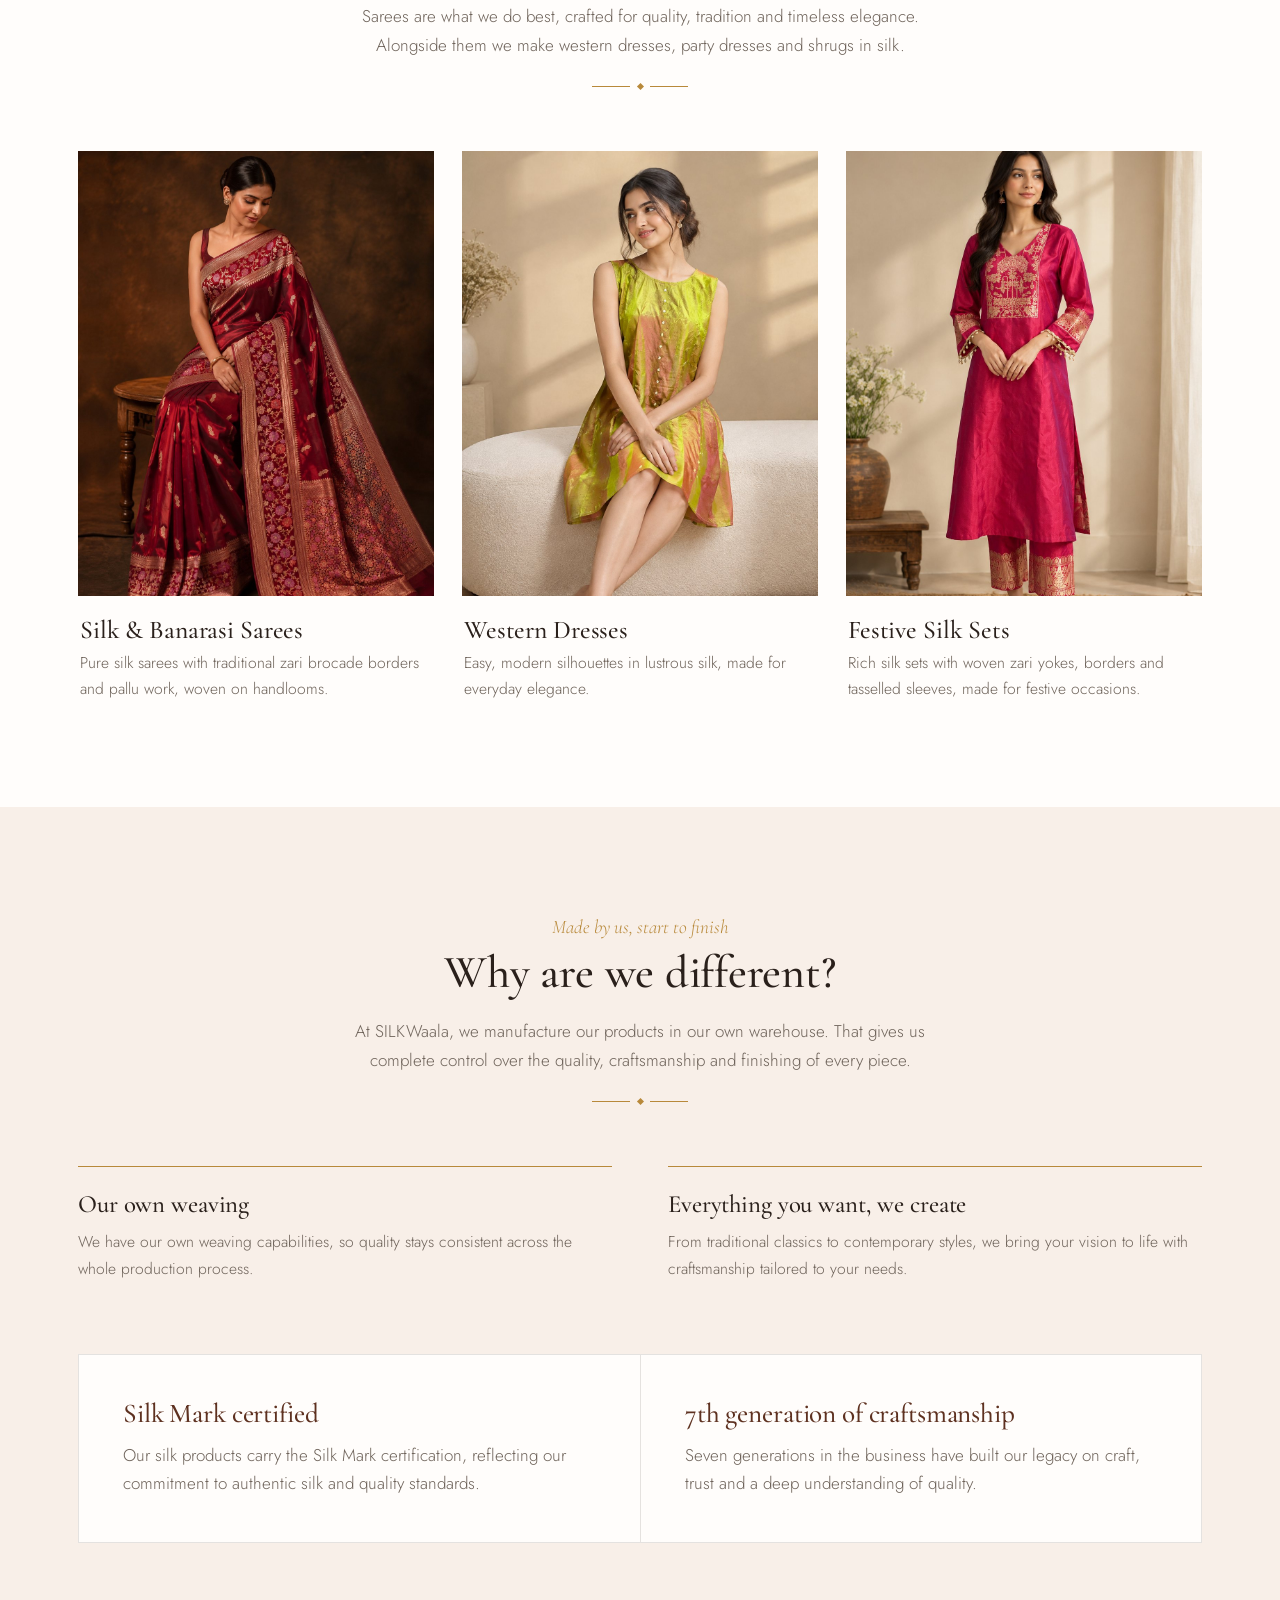
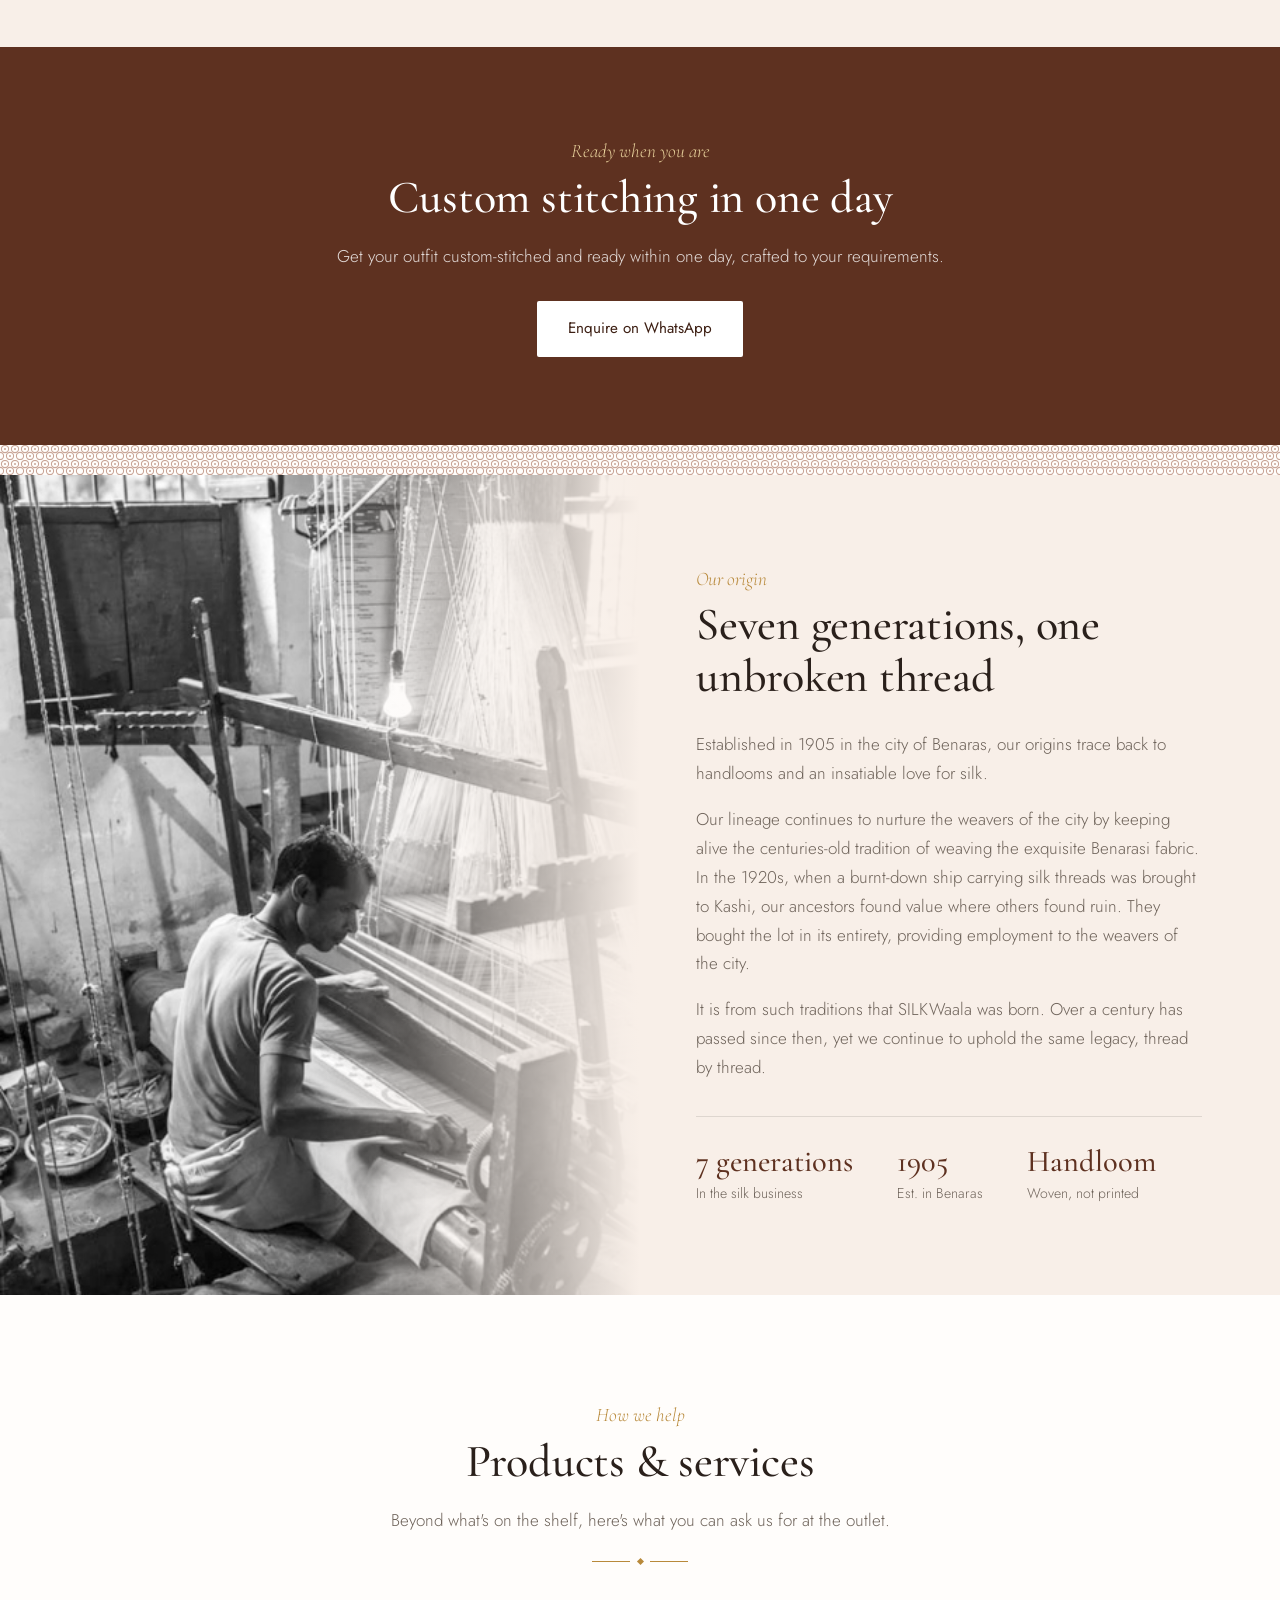
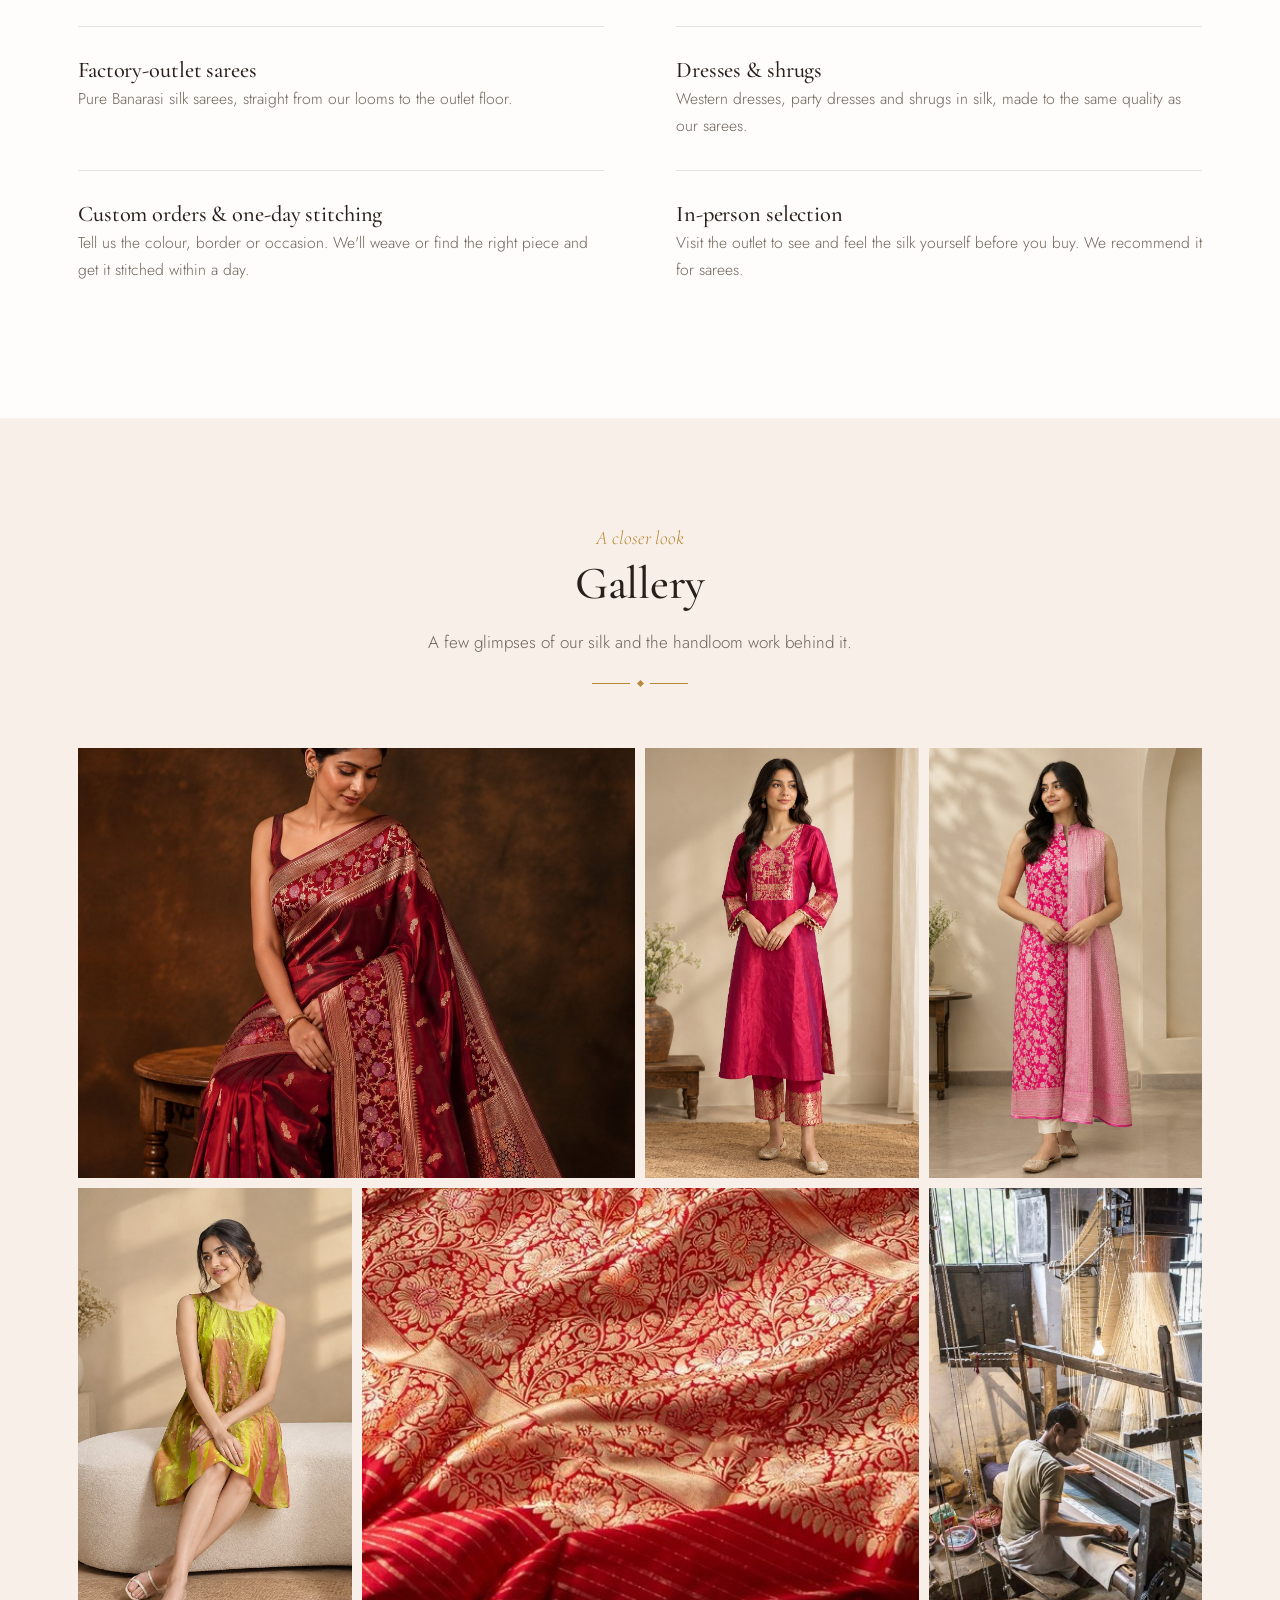
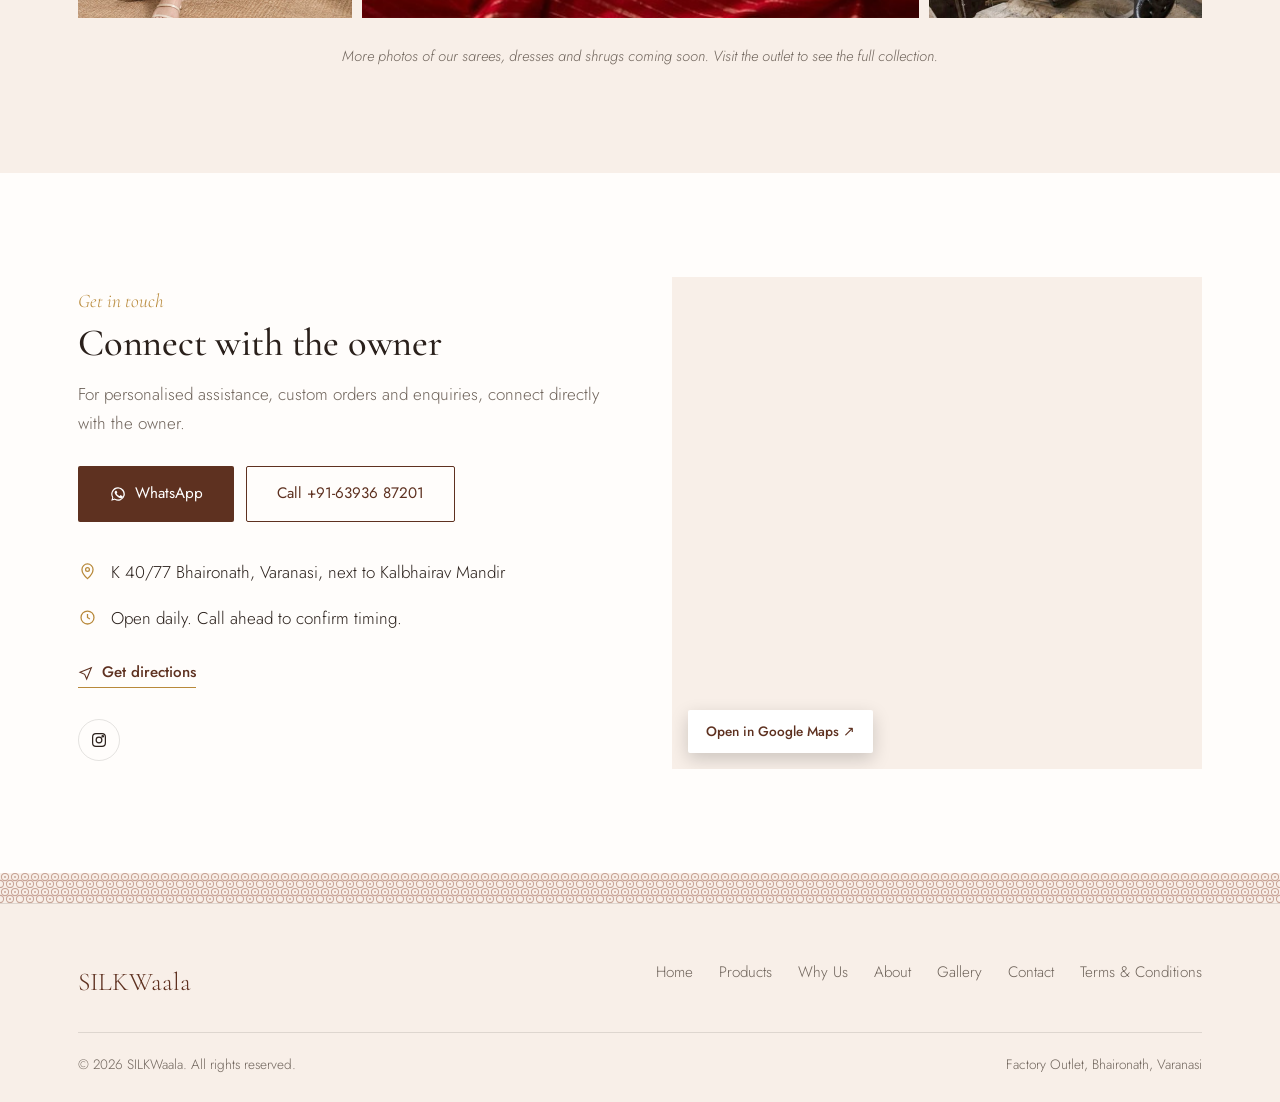
==== commit 1c814e4d: "Add files via upload" ====
--- a/index.html
+++ b/index.html
@@ -3,8 +3,8 @@
 <head>
 <meta charset="UTF-8">
 <meta name="viewport" content="width=device-width, initial-scale=1.0">
-<title>SILKWaala — Pure Banarasi Saree, Suits & Dupatta | Factory Outlet, Varanasi</title>
-<meta name="description" content="SILKWaala is a factory outlet in Varanasi for pure handwoven Banarasi sarees, suits and dupattas — direct from the loom, factory prices. Visit us near Kalbhairav Mandir.">
+<title>SILKWaala — Silk Sarees, Western & Party Dresses | Factory Outlet, Varanasi</title>
+<meta name="description" content="SILKWaala is a Silk Mark certified factory outlet in Varanasi for silk and Banarasi sarees, western dresses, party dresses and shrugs. Own weaving, 7 generations of craft, custom stitching in one day.">
 <link rel="icon" href="data:,">
 <link rel="preconnect" href="https://fonts.googleapis.com">
 <link href="https://fonts.googleapis.com/css2?family=Cormorant+Garamond:ital,wght@0,500;0,600;0,700;1,500&family=Jost:wght@300;400;500;600&display=swap" rel="stylesheet">
@@ -15,18 +15,17 @@
 
 <header class="site-header">
   <div class="nav">
-    <a href="#" class="brand" aria-label="SILKWaala home">
-      <strong>SILK</strong>Waala
-    </a>
+    <a href="#" class="brand" aria-label="SILKWaala home"><strong>SILK</strong>Waala</a>
     <nav class="nav-links" id="navLinks">
       <a href="#home">Home</a>
       <a href="#products">Products</a>
+      <a href="#why">Why Us</a>
       <a href="#about">About Us</a>
       <a href="#services">Services</a>
       <a href="#gallery">Gallery</a>
       <a href="#contact">Contact</a>
     </nav>
-    <a href="tel:+916393687201" class="nav-cta">Call: 63936 87201</a>
+    <a href="tel:+916393687201" class="nav-cta">Call: +91-63936 87201</a>
     <button class="menu-btn" id="menuBtn" aria-label="Toggle menu" aria-expanded="false">☰</button>
   </div>
 </header>
@@ -36,64 +35,128 @@
   <!-- HERO -->
   <section class="hero" id="home">
     <div class="hero-copy">
-      <span class="eyebrow">Varanasi · Factory Outlet</span>
-      <h1>Pure Banarasi silk,<br>straight from our looms<br>to you</h1>
-      <p>Sarees, suits and dupattas handwoven in the lanes of Varanasi — no middlemen, no showroom markup. Just the real thing, at the factory price.</p>
+      <h1>Timeless silk, crafted in Varanasi</h1>
+      <p>Silk sarees, western dresses, party dresses and shrugs, made in our own warehouse from the first thread to the final finish.</p>
       <div class="hero-actions">
-        <a href="#contact" class="btn btn-gold">Visit the Outlet</a>
-        <a href="tel:+916393687201" class="btn btn-outline">Call KD Agrawal</a>
+        <a href="#contact" class="btn btn-maroon">Visit the outlet</a>
+        <a href="https://wa.me/916393687201" class="btn btn-line" target="_blank" rel="noopener">Contact us</a>
       </div>
     </div>
     <div class="hero-media">
-      <div class="float-frame">
-        <img src="hero_saree_clean.jpg" alt="Handwoven red and gold Banarasi silk saree with zari brocade border">
-      </div>
-    </div>
-  </section>
-
-  <!-- INTRO STRIP -->
+      <video class="hero-video" id="heroVideo" autoplay muted loop playsinline preload="auto" poster="loom-poster.jpg" aria-label="A weaver's loom at work in Varanasi">
+        <source src="loom.mp4" type="video/mp4">
+      </video>
+      <button class="video-toggle" id="videoToggle" type="button" aria-label="Pause background video">
+        <svg class="i-pause" viewBox="0 0 24 24" fill="currentColor"><rect x="6" y="5" width="4" height="14"/><rect x="14" y="5" width="4" height="14"/></svg>
+        <svg class="i-play" viewBox="0 0 24 24" fill="currentColor"><path d="M8 5v14l11-7z"/></svg>
+      </button>
+    </div>
+  </section>
+
+  <div class="pattern-strip on-tint" aria-hidden="true"></div>
+
+  <!-- TRUST BAR -->
+  <div class="trust-bar">
+    <div class="trust-inner">
+      <div class="trust-item"><div><strong>Silk Mark certified</strong><span>Authentic silk, verified</span></div></div>
+      <div class="trust-item"><div><strong>7 generations</strong><span>Of silk craftsmanship</span></div></div>
+      <div class="trust-item"><div><strong>Our own weaving</strong><span>Made in our warehouse</span></div></div>
+      <div class="trust-item"><div><strong>Stitching in 1 day</strong><span>Custom, to your fit</span></div></div>
+    </div>
+  </div>
+
+  <!-- INTRO -->
   <div class="intro-strip">
-    <p>Every saree that leaves our outlet has been woven by hand, thread by thread, in the same Varanasi tradition that has made Banarasi silk famous for generations.</p>
+    <p>Every saree that leaves our outlet has been woven by hand, thread by thread, in the same Varanasi tradition that made Banarasi silk famous.</p>
   </div>
-
-  <div class="zari-rule"></div>
 
   <!-- PRODUCTS -->
   <section id="products">
     <div class="container">
       <div class="section-head">
-        <span class="kicker">What we weave</span>
-        <h2>Key products</h2>
-        <p>Three staples of a Banarasi wardrobe, made the traditional way and sold at outlet prices.</p>
+        <span class="kicker">Our speciality</span>
+        <h2>Authentic silk and Banarasi sarees</h2>
+        <p>Sarees are what we do best, crafted for quality, tradition and timeless elegance. Alongside them we make western dresses, party dresses and shrugs in silk.</p>
       </div>
       <div class="product-grid">
         <article class="product-card">
-          <div class="thumb"><img src="saree_full_flat.jpg" alt="Red and gold Banarasi silk saree"></div>
-          <div class="zari-rule"></div>
+          <div class="thumb"><img src="model_maroon_saree.jpg" alt="Model draped in a maroon Banarasi silk saree with zari border" style="object-position:center 30%"></div>
           <div class="body">
-            <h3>Banarasi Sarees</h3>
+            <h3>Silk &amp; Banarasi Sarees</h3>
             <p>Pure silk sarees with traditional zari brocade borders and pallu work, woven on handlooms.</p>
           </div>
         </article>
         <article class="product-card">
-          <div class="thumb"><img src="suit_thumb.jpg" alt="Silk suit with gold embroidered yoke from SILKWaala"></div>
-          <div class="zari-rule"></div>
+          <div class="thumb"><img src="model_yellow_dress_seated.jpg" alt="Model seated in a shot silk western dress in green and copper" style="object-position:center 25%"></div>
           <div class="body">
-            <h3>Silk Suits</h3>
-            <p>Unstitched and ready silk suit sets, finished with the same zari detailing as our sarees.</p>
+            <h3>Western Dresses</h3>
+            <p>Easy, modern silhouettes in lustrous silk, made for everyday elegance.</p>
           </div>
         </article>
         <article class="product-card">
-          <div class="thumb"><img src="weaver_wide.jpg" alt="Weaver threading silk on a traditional handloom"></div>
-          <div class="zari-rule"></div>
+          <div class="thumb"><img src="model_magenta_set.jpg" alt="Model in a magenta silk party outfit with gold woven yoke" style="object-position:center 25%"></div>
           <div class="body">
-            <h3>Dupattas</h3>
-            <p>Pure silk dupattas in solid and woven-border styles, to match or complement any outfit.</p>
+            <h3>Festive Silk Sets</h3>
+            <p>Rich silk sets with woven zari yokes, borders and tasselled sleeves, made for festive occasions.</p>
           </div>
         </article>
       </div>
     </div>
   </section>
+
+  <!-- WHY DIFFERENT -->
+  <section id="why" class="alt-bg">
+    <div class="container">
+      <div class="section-head">
+        <span class="kicker">Made by us, start to finish</span>
+        <h2>Why are we different?</h2>
+        <p>At SILKWaala, we manufacture our products in our own warehouse. That gives us complete control over the quality, craftsmanship and finishing of every piece.</p>
+      </div>
+      <div class="why-grid">
+        <div class="why-card">
+          <svg viewBox="0 0 24 24" fill="none" stroke="currentColor" stroke-width="1.5"><path d="M4 6h16M4 12h16M4 18h16"/><path d="M8 3v18M16 3v18"/></svg>
+          <h3>Our own weaving</h3>
+          <p>We have our own weaving capabilities, so quality stays consistent across the whole production process.</p>
+        </div>
+        <div class="why-card">
+          <svg viewBox="0 0 24 24" fill="none" stroke="currentColor" stroke-width="1.5"><path d="M12 3l2.6 5.6 6.1.7-4.5 4.2 1.2 6L12 16.5 6.6 19.5l1.2-6L3.3 9.3l6.1-.7L12 3Z"/></svg>
+          <h3>Everything you want, we create</h3>
+          <p>From traditional classics to contemporary styles, we bring your vision to life with craftsmanship tailored to your needs.</p>
+        </div>
+      </div>
+
+      <div class="assure">
+        <div class="assure-card">
+          <svg viewBox="0 0 24 24" fill="none" stroke="currentColor" stroke-width="1.5"><path d="M12 3l2.4 2.2 3.2-.3.9 3.1 2.8 1.7-1.2 3 1.2 3-2.8 1.7-.9 3.1-3.2-.3L12 21l-2.4-2.2-3.2.3-.9-3.1-2.8-1.7 1.2-3-1.2-3 2.8-1.7.9-3.1 3.2.3L12 3Z"/><path d="m8.8 12 2.2 2.2 4.2-4.4"/></svg>
+          <div>
+            <h3>Silk Mark certified</h3>
+            <p>Our silk products carry the Silk Mark certification, reflecting our commitment to authentic silk and quality standards.</p>
+          </div>
+        </div>
+        <div class="assure-card">
+          <svg viewBox="0 0 24 24" fill="none" stroke="currentColor" stroke-width="1.5"><path d="M12 3c2 3 5 4.5 5 8a5 5 0 0 1-10 0c0-3.5 3-5 5-8Z"/><path d="M12 21v-6"/></svg>
+          <div>
+            <h3>7th generation of craftsmanship</h3>
+            <p>Seven generations in the business have built our legacy on craft, trust and a deep understanding of quality.</p>
+          </div>
+        </div>
+      </div>
+    </div>
+  </section>
+
+  <!-- CUSTOM STITCHING -->
+  <section class="stitch">
+    <div class="stitch-inner">
+      <div>
+        <span class="kicker">Ready when you are</span>
+        <h2>Custom stitching in one day</h2>
+        <p>Get your outfit custom-stitched and ready within one day, crafted to your requirements.</p>
+      </div>
+      <a class="btn btn-light" href="https://wa.me/916393687201?text=Hi%20SILKWaala%2C%20I%20would%20like%20to%20get%20an%20outfit%20stitched." target="_blank" rel="noopener">Enquire on WhatsApp</a>
+    </div>
+  </section>
+
+  <div class="pattern-strip" aria-hidden="true"></div>
 
   <!-- ABOUT -->
   <section id="about" class="alt-bg">
@@ -103,15 +166,15 @@
         <div class="frame"></div>
       </div>
       <div class="about-copy">
-        <span class="kicker">Our Origin</span>
-        <h2>A century-old thread, unbroken</h2>
-        <p>Established in the year 1905 in the city of Benaras, our origins trace back to handlooms and an insatiable love for silk.</p>
-        <p>Our lineage continues to nurture the weavers of the city by keeping alive the centuries-old tradition of weaving the exquisite Benarasi fabric. In the 1920s, when a burnt-down ship carrying silk threads was brought to Kashi, our ancestors found value where others found ruin — they bought the lot in its entirety, providing employment to the weavers of the city.</p>
+        <span class="kicker">Our origin</span>
+        <h2>Seven generations, one unbroken thread</h2>
+        <p>Established in 1905 in the city of Benaras, our origins trace back to handlooms and an insatiable love for silk.</p>
+        <p>Our lineage continues to nurture the weavers of the city by keeping alive the centuries-old tradition of weaving the exquisite Benarasi fabric. In the 1920s, when a burnt-down ship carrying silk threads was brought to Kashi, our ancestors found value where others found ruin. They bought the lot in its entirety, providing employment to the weavers of the city.</p>
         <p>It is from such traditions that SILKWaala was born. Over a century has passed since then, yet we continue to uphold the same legacy, thread by thread.</p>
         <div class="stat-row">
+          <div><strong>7 generations</strong><span>In the silk business</span></div>
           <div><strong>1905</strong><span>Est. in Benaras</span></div>
           <div><strong>Handloom</strong><span>Woven, not printed</span></div>
-          <div><strong>Direct</strong><span>Factory outlet price</span></div>
         </div>
       </div>
     </div>
@@ -127,20 +190,20 @@
       </div>
       <div class="service-list">
         <div class="service-item">
-          <span class="num">01</span>
-          <div><h4>Factory-outlet sarees</h4><p>Pure Banarasi silk sarees sold directly from our outlet, at prices without showroom margins.</p></div>
+          <span class="dot"></span>
+          <div><h4>Factory-outlet sarees</h4><p>Pure Banarasi silk sarees, straight from our looms to the outlet floor.</p></div>
         </div>
         <div class="service-item">
-          <span class="num">02</span>
-          <div><h4>Suit &amp; dupatta sets</h4><p>Matching or contrast silk suit and dupatta combinations, made to the same quality as our sarees.</p></div>
+          <span class="dot"></span>
+          <div><h4>Dresses &amp; shrugs</h4><p>Western dresses, party dresses and shrugs in silk, made to the same quality as our sarees.</p></div>
         </div>
         <div class="service-item">
-          <span class="num">03</span>
-          <div><h4>Custom orders</h4><p>Tell us the colour, border or occasion, and we'll help you find or weave the right piece.</p></div>
+          <span class="dot"></span>
+          <div><h4>Custom orders &amp; one-day stitching</h4><p>Tell us the colour, border or occasion. We'll weave or find the right piece and get it stitched within a day.</p></div>
         </div>
         <div class="service-item">
-          <span class="num">04</span>
-          <div><h4>In-person selection</h4><p>Visit the outlet to see and feel the silk yourself before you buy — we recommend it for sarees.</p></div>
+          <span class="dot"></span>
+          <div><h4>In-person selection</h4><p>Visit the outlet to see and feel the silk yourself before you buy. We recommend it for sarees.</p></div>
         </div>
       </div>
     </div>
@@ -155,13 +218,14 @@
         <p>A few glimpses of our silk and the handloom work behind it.</p>
       </div>
       <div class="gallery-grid">
-        <div class="g-item g1"><img src="saree_full_flat.jpg" alt="Red and gold Banarasi silk saree"></div>
-        <div class="g-item g5"><img src="suit_product.jpg" alt="Model wearing a SILKWaala pink and gold embroidered silk suit"></div>
-        <div class="g-item"><img src="weaver_full.jpg" alt="Weaver at the handloom"></div>
-        <div class="g-item"><img src="detail_border.jpg" alt="Zari brocade border detail"></div>
-        <div class="g-item g4"><img src="weaver_wide.jpg" alt="Weaver threading the loom"></div>
-      </div>
-      <p class="gallery-note">More photos of our sarees, suits and dupattas coming soon — visit the outlet to see the full collection.</p>
+        <div class="g-item g-saree"><img src="model_maroon_saree.jpg" alt="Maroon Banarasi silk saree with zari border" loading="lazy"></div>
+        <div class="g-item g-kurta"><img src="model_magenta_set.jpg" alt="Magenta silk kurta set with gold woven yoke" loading="lazy"></div>
+        <div class="g-item g-pink"><img src="model_pink_suit.jpg" alt="Pink woven silk party outfit" loading="lazy"></div>
+        <div class="g-item g-yellow"><img src="model_yellow_dress_seated.jpg" alt="Model seated in a shot silk western dress in green and copper" loading="lazy"></div>
+        <div class="g-item g-detail"><img src="detail_border.jpg" alt="Zari brocade border detail" loading="lazy"></div>
+        <div class="g-item g-weaver"><img src="weaver_full.jpg" alt="Weaver at the handloom" loading="lazy"></div>
+      </div>
+      <p class="gallery-note">More photos of our sarees, dresses and shrugs coming soon. Visit the outlet to see the full collection.</p>
     </div>
   </section>
 
@@ -170,38 +234,34 @@
     <div class="container contact-grid">
       <div class="contact-card">
         <span class="kicker">Get in touch</span>
-        <h3>Visit or call us</h3>
-        <div class="contact-line">
-          <span class="ic"><svg viewBox="0 0 24 24" fill="none" stroke="currentColor" stroke-width="1.6"><path d="M4 4h4l2 5-2.5 1.5a11 11 0 0 0 5 5L14 13l5 2v4a2 2 0 0 1-2 2C9.6 21 3 14.4 3 6a2 2 0 0 1 1-2Z"/></svg></span>
-          <a href="tel:+916393687201">+91 63936 87201</a>
-        </div>
+        <h3>Connect with the owner</h3>
+        <p class="lead">For personalised assistance, custom orders and enquiries, connect directly with the owner.</p>
+
+        <div class="contact-actions">
+          <a class="btn btn-maroon" href="https://wa.me/916393687201" target="_blank" rel="noopener">
+            <svg viewBox="0 0 24 24" fill="currentColor"><path d="M17.5 14.4c-.3-.1-1.6-.8-1.9-.9-.2-.1-.4-.1-.6.1-.2.3-.7.9-.8 1-.2.2-.3.2-.5.1-1.5-.7-2.5-1.3-3.5-2.9-.3-.4.3-.4.8-1.4.1-.2 0-.4 0-.5-.1-.1-.6-1.4-.8-1.9-.2-.5-.4-.4-.6-.4h-.5c-.2 0-.5.1-.7.3-.2.3-.9.9-.9 2.2s1 2.5 1.1 2.7c.1.2 2 3 4.8 4.3 2 .9 2.5.7 2.9.7.6-.1 1.6-.7 1.9-1.3.2-.6.2-1.1.2-1.2-.1-.1-.2-.2-.5-.3Z"/><path d="M12 3a9 9 0 0 0-7.7 13.6L3 21l4.6-1.2A9 9 0 1 0 12 3Zm0 16.4a7.3 7.3 0 0 1-3.9-1.1l-.3-.2-2.7.7.7-2.6-.2-.3A7.4 7.4 0 1 1 19.4 12 7.4 7.4 0 0 1 12 19.4Z"/></svg>
+            WhatsApp
+          </a>
+          <a class="btn btn-line" href="tel:+916393687201">Call +91-63936 87201</a>
+        </div>
+
         <div class="contact-line">
           <span class="ic"><svg viewBox="0 0 24 24" fill="none" stroke="currentColor" stroke-width="1.6"><path d="M12 21s7-6.1 7-11.5A7 7 0 0 0 5 9.5C5 14.9 12 21 12 21Z"/><circle cx="12" cy="9.5" r="2.4"/></svg></span>
-          <span>K 40/77 Bhaironath, Varanasi — next to Kalbhairav Mandir</span>
+          <span>K 40/77 Bhaironath, Varanasi, next to Kalbhairav Mandir</span>
         </div>
         <div class="contact-line">
           <span class="ic"><svg viewBox="0 0 24 24" fill="none" stroke="currentColor" stroke-width="1.6"><circle cx="12" cy="12" r="8.2"/><path d="M12 7.5V12l3 2"/></svg></span>
-          <span>Open daily · call ahead to confirm timing</span>
-        </div>
-        <div class="contact-line">
-          <span class="ic"><svg viewBox="0 0 24 24" fill="none" stroke="currentColor" stroke-width="1.6"><circle cx="12" cy="8" r="3.4"/><path d="M5 20c0-3.6 3.1-6.2 7-6.2s7 2.6 7 6.2"/></svg></span>
-          <span>Proprietor: KD Agrawal</span>
+          <span>Open daily. Call ahead to confirm timing.</span>
         </div>
 
         <a class="directions-btn" href="https://www.google.com/maps/search/?api=1&query=K+40%2F77+Bhaironath+Varanasi+Kalbhairav+Mandir" target="_blank" rel="noopener">
           <svg viewBox="0 0 24 24" fill="none" stroke="currentColor" stroke-width="1.6"><path d="M3 11 20 4l-7 17-3-7-7-3Z"/></svg>
-          Get Directions
+          Get directions
         </a>
 
         <div class="social-row">
-          <a href="https://wa.me/916393687201" aria-label="WhatsApp" target="_blank" rel="noopener">
-            <svg viewBox="0 0 24 24" fill="currentColor"><path d="M17.5 14.4c-.3-.1-1.6-.8-1.9-.9-.2-.1-.4-.1-.6.1-.2.3-.7.9-.8 1-.2.2-.3.2-.5.1-1.5-.7-2.5-1.3-3.5-2.9-.3-.4.3-.4.8-1.4.1-.2 0-.4 0-.5-.1-.1-.6-1.4-.8-1.9-.2-.5-.4-.4-.6-.4h-.5c-.2 0-.5.1-.7.3-.2.3-.9.9-.9 2.2s1 2.5 1.1 2.7c.1.2 2 3 4.8 4.3 2 .9 2.5.7 2.9.7.6-.1 1.6-.7 1.9-1.3.2-.6.2-1.1.2-1.2-.1-.1-.2-.2-.5-.3Z"/><path d="M12 3a9 9 0 0 0-7.7 13.6L3 21l4.6-1.2A9 9 0 1 0 12 3Zm0 16.4a7.3 7.3 0 0 1-3.9-1.1l-.3-.2-2.7.7.7-2.6-.2-.3A7.4 7.4 0 1 1 19.4 12 7.4 7.4 0 0 1 12 19.4Z"/></svg>
-          </a>
-          <a href="#" aria-label="Instagram">
+          <a href="https://www.instagram.com/silkwaalabypooja" aria-label="SILKWaala on Instagram" target="_blank" rel="noopener">
             <svg viewBox="0 0 24 24" fill="none" stroke="currentColor" stroke-width="1.6"><rect x="3.5" y="3.5" width="17" height="17" rx="4.5"/><circle cx="12" cy="12" r="3.8"/><circle cx="17" cy="7" r="1"/></svg>
-          </a>
-          <a href="#" aria-label="Facebook">
-            <svg viewBox="0 0 24 24" fill="none" stroke="currentColor" stroke-width="1.6"><path d="M14.5 21v-7h2.4l.4-3H14.5V9.2c0-.9.2-1.5 1.5-1.5h1.6V5.1C17.3 5 16.3 5 15.2 5c-2.3 0-3.9 1.4-3.9 4v2H8.8v3h2.5v7Z"/></svg>
           </a>
         </div>
       </div>
@@ -214,6 +274,7 @@
 
 </main>
 
+<div class="pattern-strip on-tint" aria-hidden="true"></div>
 <footer>
   <div class="container">
     <div class="footer-grid">
@@ -221,6 +282,7 @@
       <div class="footer-links">
         <a href="#home">Home</a>
         <a href="#products">Products</a>
+        <a href="#why">Why Us</a>
         <a href="#about">About</a>
         <a href="#gallery">Gallery</a>
         <a href="#contact">Contact</a>
@@ -229,13 +291,23 @@
     </div>
     <div class="footer-bottom">
       <span>© <span id="year"></span> SILKWaala. All rights reserved.</span>
-      <span>Factory Outlet · Bhaironath, Varanasi</span>
+      <span>Factory Outlet, Bhaironath, Varanasi</span>
     </div>
   </div>
 </footer>
 
 <script>
   document.getElementById('year').textContent = new Date().getFullYear();
+  const vid = document.getElementById('heroVideo');
+  const vBtn = document.getElementById('videoToggle');
+  function setPaused(p){
+    vBtn.classList.toggle('paused', p);
+    vBtn.setAttribute('aria-label', p ? 'Play background video' : 'Pause background video');
+  }
+  if (window.matchMedia('(prefers-reduced-motion: reduce)').matches) { vid.pause(); setPaused(true); }
+  vBtn.addEventListener('click', () => {
+    if (vid.paused) { vid.play(); setPaused(false); } else { vid.pause(); setPaused(true); }
+  });
   const menuBtn = document.getElementById('menuBtn');
   const navLinks = document.getElementById('navLinks');
   menuBtn.addEventListener('click', () => {
@@ -248,4 +320,4 @@
   }));
 </script>
 </body>
-</html>
+</html>
--- a/styles.css
+++ b/styles.css
@@ -1,312 +1,298 @@
 /* =========================================================
    SILKWaala — Factory Outlet
-   Design tokens
+   Light, minimal showcase theme with a full-bleed video hero.
+   Brand maroon + gold kept as quiet accents.
    ========================================================= */
 :root{
-  --maroon-deep:   #6f1220;
-  --maroon-shadow: #3f0a12;
-  --gold:          #c79a3f;
-  --gold-soft:     #e6cf9a;
-  --ivory:         #faf3e6;
-  --ivory-card:    #f3e8d3;
-  --ink:           #2a201a;
-  --ink-soft:      #6b5c50;
+  --bg:        #fffdfb;
+  --tint:      #f8efe8;
+  --ink:       #2a201b;
+  --ink-soft:  #6f645b;
+  --maroon:    #5e3120;
+  --maroon-dk: #3d1f13;
+  --gold:      #b8893a;
+  --gold-soft: #e6cf9a;
+  --line:      rgba(38,32,28,.12);
 
   --serif: "Cormorant Garamond", "Noto Serif Devanagari", serif;
   --sans:  "Jost", "Noto Sans Devanagari", sans-serif;
-
-  --border-thin: 1px solid rgba(111,18,32,0.18);
-  --zari: repeating-linear-gradient(
-            90deg,
-            var(--gold) 0px, var(--gold) 6px,
-            var(--maroon-deep) 6px, var(--maroon-deep) 9px,
-            var(--gold) 9px, var(--gold) 15px,
-            transparent 15px, transparent 18px
-          );
+  --header-h: 68px;
 }
 
 *{ box-sizing:border-box; }
-html{ scroll-behavior:smooth; }
+html{ scroll-behavior:smooth; scroll-padding-top:var(--header-h); }
 body{
-  margin:0;
-  background:var(--ivory);
-  color:var(--ink);
-  font-family:var(--sans);
-  font-size:17px;
-  line-height:1.6;
+  margin:0; background:var(--bg); color:var(--ink);
+  font-family:var(--sans); font-weight:300; font-size:17px; line-height:1.7;
   -webkit-font-smoothing:antialiased;
 }
-img{ max-width:100%; display:block; }
+img,video{ max-width:100%; display:block; }
 a{ color:inherit; text-decoration:none; }
 h1,h2,h3,h4{
-  font-family:var(--serif);
-  font-weight:600;
-  color:var(--maroon-deep);
-  margin:0 0 .4em;
-  line-height:1.15;
-}
+  font-family:var(--serif); font-weight:500; color:var(--ink);
+  margin:0 0 .4em; line-height:1.12; letter-spacing:-.005em;
+}
+h2{ font-size:clamp(2.1rem,3.6vw,3rem); }
 p{ margin:0 0 1em; color:var(--ink-soft); max-width:62ch; }
-.container{ max-width:1160px; margin:0 auto; padding:0 28px; }
-.zari-rule{ height:8px; background:var(--zari); }
-
-/* skip link */
+.container{ max-width:1180px; margin:0 auto; padding:0 28px; }
+:focus-visible{ outline:2px solid var(--gold); outline-offset:3px; }
+
 .skip-link{
-  position:absolute; left:-999px; top:0; background:var(--maroon-deep); color:var(--ivory);
-  padding:10px 16px; z-index:200;
-}
-.skip-link:focus{ left:12px; top:12px; }
+  position:absolute; left:-999px; top:0; background:var(--maroon); color:#fff; padding:10px 16px; z-index:200;
+}
+.skip-link:focus{ left:0; top:0; }
 
 /* ---------- Nav ---------- */
 .site-header{
-  position:sticky; top:0; z-index:100;
-  background:rgba(250,243,230,0.94);
-  backdrop-filter:blur(6px);
-  border-bottom:var(--border-thin);
+  position:sticky; top:0; z-index:100; background:rgba(255,253,249,.92);
+  backdrop-filter:blur(12px); -webkit-backdrop-filter:blur(12px);
+  border-bottom:1px solid var(--line);
 }
 .nav{
-  display:flex; align-items:center; justify-content:space-between;
-  padding:16px 28px;
-  max-width:1160px; margin:0 auto;
-}
-.brand{
-  font-family:var(--serif); font-size:1.7rem; color:var(--maroon-deep);
-  display:flex; align-items:baseline; gap:.15em;
-}
+  height:var(--header-h); display:flex; align-items:center; justify-content:space-between;
+  padding:0 28px; max-width:1180px; margin:0 auto;
+}
+.brand{ font-family:var(--serif); font-size:1.75rem; color:var(--maroon); line-height:1; display:flex; align-items:baseline; }
 .brand strong{ font-weight:700; }
-.brand span.tag{
-  font-family:var(--sans); font-size:.6rem; letter-spacing:.14em;
-  color:var(--gold); font-weight:500; margin-left:10px; align-self:center;
-}
-.nav-links{ display:flex; gap:30px; }
-.nav-links a{
-  font-size:.95rem; color:var(--ink); position:relative; padding:4px 0;
-}
-.nav-links a:hover{ color:var(--maroon-deep); }
+.nav-links{ display:flex; gap:32px; }
+.nav-links a{ font-size:.93rem; color:var(--ink); position:relative; padding:4px 0; }
 .nav-links a::after{
-  content:""; position:absolute; left:0; right:0; bottom:-2px; height:2px;
-  background:var(--gold); transform:scaleX(0); transform-origin:left;
-  transition:transform .25s ease;
+  content:""; position:absolute; left:0; right:0; bottom:-2px; height:1px; background:var(--gold);
+  transform:scaleX(0); transform-origin:left; transition:transform .25s ease;
 }
 .nav-links a:hover::after{ transform:scaleX(1); }
-.nav-cta{
-  background:var(--maroon-deep); color:var(--ivory) !important; padding:10px 20px;
-  border-radius:2px; font-size:.9rem; letter-spacing:.02em;
-}
-.nav-cta:hover{ background:var(--maroon-shadow); }
-.menu-btn{
-  display:none; background:none; border:none; font-size:1.6rem; color:var(--maroon-deep); cursor:pointer;
-}
-
-/* ---------- Hero ---------- */
+.nav-cta{ font-size:.9rem; color:var(--maroon) !important; font-weight:500; border-bottom:1px solid var(--gold); padding-bottom:2px; }
+.nav-cta:hover{ color:var(--maroon-dk) !important; }
+.menu-btn{ display:none; background:none; border:none; font-size:1.5rem; color:var(--ink); cursor:pointer; }
+
+/* ---------- Buttons ---------- */
+.btn{
+  display:inline-flex; align-items:center; justify-content:center; gap:.55em;
+  padding:14px 30px; font-size:.95rem; font-weight:400; border-radius:2px;
+  border:1px solid transparent; cursor:pointer; transition:all .25s ease;
+}
+.btn svg{ width:18px; height:18px; }
+.btn-light{ background:#fff; color:var(--maroon-dk); }
+.btn-light:hover{ background:var(--gold-soft); }
+.btn-ghost{ border-color:rgba(255,255,255,.65); color:#fff; }
+.btn-ghost:hover{ background:rgba(255,255,255,.14); border-color:#fff; }
+.btn-maroon{ background:var(--maroon); color:#fff; }
+.btn-maroon:hover{ background:var(--maroon-dk); }
+.btn-line{ border-color:var(--maroon); color:var(--maroon); }
+.btn-line:hover{ background:var(--maroon); color:#fff; }
+
+/* ---------- Hero: text panel + black & white video ---------- */
 .hero{
-  position:relative; overflow:hidden;
-  min-height:92vh; background:var(--maroon-deep);
-  background-image:
-    radial-gradient(circle at 85% 15%, rgba(199,154,63,.16), transparent 45%),
-    radial-gradient(circle at 10% 90%, rgba(199,154,63,.10), transparent 40%);
-  display:grid; grid-template-columns:1.1fr 1fr; align-items:center;
-}
-.hero::before{
-  content:""; position:absolute; inset:0; pointer-events:none;
-  background:var(--zari); opacity:.5; height:10px; top:auto; bottom:0;
+  display:grid; grid-template-columns:1fr 1fr; min-height:min(84vh,760px); padding:0;
+  background:var(--tint); overflow:hidden;
 }
 .hero-copy{
   display:flex; flex-direction:column; justify-content:center;
-  padding:60px 20px 60px 64px; color:var(--ivory); position:relative; z-index:2;
-}
-.hero-copy .eyebrow{
-  color:var(--gold-soft); font-size:.8rem; letter-spacing:.16em; text-transform:uppercase;
-  margin-bottom:22px; display:flex; align-items:center; gap:12px;
-}
-.hero-copy .eyebrow::before{ content:""; width:32px; height:1px; background:var(--gold); display:inline-block; }
+  padding:64px 56px 64px max(28px, calc((100vw - 1180px)/2 + 28px));
+}
 .hero-copy h1{
-  color:var(--ivory); font-size:clamp(2.4rem,4.4vw,3.6rem); font-weight:600;
-}
-.hero-copy > *{
-  opacity:0; animation:heroIn .8s ease forwards;
-}
-.hero-copy .eyebrow{ animation-delay:.05s; }
-.hero-copy h1{ animation-delay:.18s; }
-.hero-copy p{ animation-delay:.32s; }
-.hero-actions{ animation-delay:.46s; }
-.hero-media .float-frame{ opacity:0; animation:heroMediaIn 1s ease .2s forwards; }
-@keyframes heroIn{ from{ opacity:0; transform:translateY(14px);} to{ opacity:1; transform:translateY(0);} }
-@keyframes heroMediaIn{ from{ opacity:0; transform:scale(.97);} to{ opacity:1; transform:scale(1);} }
-@media (prefers-reduced-motion: reduce){
-  .hero-copy > *, .hero-media .float-frame{ animation:none; opacity:1; }
-}
-.hero-copy p{
-  color:#e9d9c8; font-size:1.15rem; max-width:40ch; margin-top:20px;
-}
-.hero-actions{ display:flex; gap:16px; margin-top:38px; flex-wrap:wrap; }
-.btn{
-  display:inline-flex; align-items:center; gap:.5em;
-  padding:14px 28px; font-size:.95rem; border-radius:2px; border:1px solid transparent;
-  cursor:pointer; transition:all .2s ease;
-}
-.btn-gold{ background:var(--gold); color:var(--maroon-shadow); font-weight:600; }
-.btn-gold:hover{ background:var(--gold-soft); transform:translateY(-1px); }
-.btn-outline{ border-color:rgba(250,243,230,.5); color:var(--ivory); }
-.btn-outline:hover{ border-color:var(--ivory); background:rgba(255,255,255,.06); }
-
-.hero-media{
-  position:relative; height:100%; overflow:hidden;
-}
-.hero-media .float-frame{
-  position:absolute; inset:0; width:100%; height:100%; max-width:none;
-  opacity:0; animation:heroMediaIn 1s ease .2s forwards;
-}
-.hero-media .float-frame img{
-  width:100%; height:100%; object-fit:cover; display:block;
-}
-.hero-media .float-frame::after{
-  content:""; position:absolute; inset:0; pointer-events:none;
-  box-shadow:inset 0 0 0 1px rgba(199,154,63,.35);
-}
-.hero-media::before{
-  content:""; position:absolute; inset:0; z-index:1; pointer-events:none;
-  background:linear-gradient(90deg, var(--maroon-deep) 0%, rgba(111,18,32,0) 16%);
-}
-
-/* ---------- Intro strip ---------- */
-.intro-strip{
-  text-align:center; padding:56px 28px 40px;
-}
+  color:var(--maroon); font-weight:500; font-size:clamp(2.6rem,4.8vw,4.4rem); max-width:14ch; margin-bottom:.35em;
+}
+.hero-copy p{ color:var(--ink); font-size:1.15rem; max-width:40ch; opacity:.85; }
+.hero-actions{ display:flex; gap:14px; margin-top:30px; flex-wrap:wrap; }
+.hero-copy > *{ opacity:0; animation:rise .9s ease forwards; }
+.hero-copy h1{ animation-delay:.15s; }
+.hero-copy p{ animation-delay:.3s; }
+.hero-actions{ animation-delay:.45s; }
+@keyframes rise{ from{ opacity:0; transform:translateY(16px);} to{ opacity:1; transform:none;} }
+.hero-media{ position:relative; overflow:hidden; background:#151515; }
+.hero-video{
+  position:absolute; inset:0; width:100%; height:100%; object-fit:cover; object-position:center 55%;
+  filter:grayscale(1) contrast(1.05);
+}
+.video-toggle{
+  position:absolute; z-index:3; right:22px; bottom:22px; width:42px; height:42px; border-radius:50%;
+  border:1px solid rgba(255,255,255,.65); background:rgba(0,0,0,.3); color:#fff; cursor:pointer;
+  display:flex; align-items:center; justify-content:center;
+}
+.video-toggle:hover{ background:rgba(0,0,0,.5); }
+.video-toggle svg{ width:16px; height:16px; }
+.video-toggle .i-play{ display:none; }
+.video-toggle.paused .i-pause{ display:none; }
+.video-toggle.paused .i-play{ display:block; }
+@media (prefers-reduced-motion: reduce){ .hero-copy > *{ animation:none; opacity:1; } }
+
+/* ---------- Moving pattern border ---------- */
+.pattern-strip{
+  height:30px; background-color:var(--bg);
+  background-image:url("data:image/svg+xml,%3Csvg xmlns='http://www.w3.org/2000/svg' width='20' height='15' viewBox='0 0 20 15'%3E%3Cg fill='none' stroke='%23c9a597' stroke-width='1.1'%3E%3Ccircle cx='5' cy='4' r='3.6'/%3E%3Ccircle cx='15' cy='4' r='3.6'/%3E%3Ccircle cx='10' cy='11' r='3.6'/%3E%3Ccircle cx='0' cy='11' r='3.6'/%3E%3Ccircle cx='20' cy='11' r='3.6'/%3E%3C/g%3E%3Cg fill='%23c9a597'%3E%3Ccircle cx='5' cy='4' r='1'/%3E%3Ccircle cx='15' cy='4' r='1'/%3E%3Ccircle cx='10' cy='11' r='1'/%3E%3C/g%3E%3C/svg%3E");
+  background-size:20px 15px; background-repeat:repeat;
+  animation:pattern-slide 40s linear infinite;
+}
+.pattern-strip.on-tint{ background-color:var(--tint); }
+@keyframes pattern-slide{ from{ background-position:0 center; } to{ background-position:-400px center; } }
+@media (prefers-reduced-motion: reduce){ .pattern-strip{ animation:none; } }
+
+/* ---------- Trust strip ---------- */
+.trust-inner{
+  max-width:1180px; margin:0 auto; padding:0 28px; display:grid; grid-template-columns:repeat(4,1fr);
+}
+.trust-item{ padding:34px 22px; text-align:center; }
+.trust-item + .trust-item{ border-left:1px solid var(--line); }
+.trust-item strong{ display:block; font-family:var(--serif); font-weight:500; font-size:1.3rem; color:var(--maroon); line-height:1.2; }
+.trust-item span{ font-size:.88rem; color:var(--ink-soft); }
+.trust-bar{ border-bottom:1px solid var(--line); }
+
+/* ---------- Intro ---------- */
+.intro-strip{ text-align:center; padding:96px 28px 24px; }
 .intro-strip p{
-  font-family:var(--serif); font-size:1.5rem; color:var(--maroon-deep);
-  max-width:38ch; margin:0 auto; line-height:1.5;
+  font-family:var(--serif); font-weight:500; font-size:clamp(1.6rem,2.8vw,2.3rem); color:var(--ink);
+  max-width:30ch; margin:0 auto; line-height:1.35;
 }
 
 /* ---------- Section shell ---------- */
-section{ padding:70px 0; }
-.section-head{ margin-bottom:44px; max-width:60ch; }
-.section-head .kicker{
-  display:block; color:var(--gold); font-family:var(--serif); font-style:italic; font-size:1.1rem; margin-bottom:6px;
-}
-.alt-bg{ background:var(--ivory-card); }
-
-/* ---------- Products ---------- */
-.product-grid{
-  display:grid; grid-template-columns:repeat(3,1fr); gap:28px;
-}
-.product-card{
-  background:var(--ivory); border:var(--border-thin); padding:0;
-  overflow:hidden;
-}
-.product-card .thumb{ height:190px; overflow:hidden; }
-.product-card .thumb img{ width:100%; height:100%; object-fit:cover; transition:transform .5s ease; }
-.product-card:hover .thumb img{ transform:scale(1.06); }
-.product-card .body{ padding:24px 24px 28px; }
-.product-card h3{ font-size:1.35rem; margin-bottom:.3em; }
-.product-card .zari-rule{ margin:0; }
+section{ padding:104px 0; }
+.alt-bg{ background:var(--tint); }
+.section-head{ text-align:center; margin:0 auto 60px; max-width:58ch; }
+.section-head p{ margin-left:auto; margin-right:auto; }
+.section-head::after{ /* small ornament: hairlines with a diamond */
+  content:""; display:block; width:96px; height:9px; margin:22px auto 0;
+  background:
+    linear-gradient(var(--gold),var(--gold)) left center/38px 1px no-repeat,
+    linear-gradient(var(--gold),var(--gold)) right center/38px 1px no-repeat,
+    url("data:image/svg+xml,%3Csvg xmlns='http://www.w3.org/2000/svg' viewBox='0 0 9 9'%3E%3Crect x='2' y='2' width='5' height='5' transform='rotate(45 4.5 4.5)' fill='%23b8893a'/%3E%3C/svg%3E") center/9px 9px no-repeat;
+}
+.kicker{ display:block; color:var(--gold); font-family:var(--serif); font-style:italic; font-size:1.2rem; margin-bottom:4px; }
+.orn-diamond{ display:none; }
+
+/* ---------- Products: image tiles ---------- */
+.product-grid{ display:grid; grid-template-columns:repeat(3,1fr); gap:28px; }
+.product-card{ background:none; }
+.product-card .thumb{ aspect-ratio:4/5; overflow:hidden; background:var(--tint); }
+.product-card .thumb img{ width:100%; height:100%; object-fit:cover; transition:transform .8s ease; }
+.product-card:hover .thumb img{ transform:scale(1.04); }
+.product-card .body{ padding:20px 2px 0; }
+.product-card h3{ font-size:1.6rem; margin-bottom:.2em; }
+.product-card p{ margin:0; font-size:.98rem; }
+
+/* ---------- Why us ---------- */
+.why-grid{ display:grid; grid-template-columns:repeat(2,1fr); gap:56px; }
+.why-card{ border-top:1px solid var(--gold); padding-top:24px; }
+.why-card h3{ font-size:1.55rem; }
+.why-card p{ margin:0; font-size:.98rem; }
+.why-card svg{ display:none; }
+
+.assure{
+  margin-top:72px; display:grid; grid-template-columns:1fr 1fr; background:var(--bg);
+  border:1px solid var(--line);
+}
+.assure-card{ padding:44px 44px; }
+.assure-card + .assure-card{ border-left:1px solid var(--line); }
+.assure-card svg{ display:none; }
+.assure-card h3{ color:var(--maroon); font-size:1.7rem; }
+.assure-card p{ margin:0; }
+
+/* ---------- Stitching ---------- */
+.stitch{ padding:88px 0; background:var(--maroon); color:#fff; text-align:center; }
+.stitch-inner{ max-width:720px; margin:0 auto; padding:0 28px; }
+.stitch .kicker{ color:var(--gold-soft); }
+.stitch h2{ color:#fff; }
+.stitch p{ color:rgba(255,255,255,.82); margin:0 auto 30px; }
 
 /* ---------- About ---------- */
-.about-grid{
-  display:grid; grid-template-columns:0.85fr 1.15fr; gap:56px; align-items:center;
-}
-.about-media{ position:relative; }
-.about-media img{ width:100%; }
-.about-media .frame{
-  position:absolute; inset:16px; border:2px solid var(--gold); pointer-events:none;
-}
-.about-copy .kicker{ color:var(--gold); font-family:var(--serif); font-style:italic; font-size:1.1rem; }
-.stat-row{ display:flex; gap:40px; margin-top:28px; }
-.stat-row div strong{
-  display:block; font-family:var(--serif); font-size:2rem; color:var(--maroon-deep);
-}
-.stat-row div span{ font-size:.85rem; color:var(--ink-soft); }
-
-/* ---------- Services list ---------- */
-.service-list{ display:grid; grid-template-columns:repeat(2,1fr); gap:22px 40px; }
-.service-item{
-  display:flex; gap:16px; padding:20px 0; border-bottom:var(--border-thin);
-}
-.service-item .num{
-  font-family:var(--serif); color:var(--gold); font-size:1.6rem; min-width:1.4em;
-}
-.service-item h4{ margin-bottom:.25em; font-size:1.15rem; }
-.service-item p{ margin:0; font-size:.95rem; }
+#about{ padding:0; }
+#about .about-grid{
+  max-width:none; margin:0; padding:0; gap:0; display:grid; grid-template-columns:1fr 1fr; align-items:stretch;
+}
+.about-media{ position:relative; min-height:620px; overflow:hidden; background:#151515; }
+.about-media img{
+  position:absolute; inset:0; width:100%; height:100%; object-fit:cover; object-position:center 60%;
+  filter:grayscale(1) contrast(1.05);
+}
+.about-media::after{ content:""; position:absolute; inset:0; background:linear-gradient(90deg, transparent 50%, var(--tint) 100%); }
+.about-media .frame{ display:none; }
+.about-copy{ padding:88px max(28px, calc((100vw - 1180px)/2 + 28px)) 88px 56px; align-self:center; }
+.about-copy h2{ margin-bottom:.6em; }
+.stat-row{ display:flex; gap:44px; margin-top:34px; padding-top:28px; border-top:1px solid var(--line); flex-wrap:wrap; }
+.stat-row div strong{ display:block; font-family:var(--serif); font-weight:500; font-size:1.9rem; color:var(--maroon); line-height:1.1; }
+.stat-row div span{ font-size:.88rem; color:var(--ink-soft); }
+
+/* ---------- Services ---------- */
+.service-list{ display:grid; grid-template-columns:repeat(2,1fr); column-gap:72px; }
+.service-item{ display:block; padding:30px 0; border-top:1px solid var(--line); }
+.service-item .dot{ display:none; }
+.service-item h4{ font-size:1.4rem; margin-bottom:.2em; }
+.service-item p{ margin:0; font-size:.98rem; }
 
 /* ---------- Gallery ---------- */
-.gallery-grid{
-  display:grid; grid-template-columns:repeat(4,1fr); grid-auto-rows:170px; gap:12px;
-}
-.gallery-grid .g-item{ overflow:hidden; position:relative; }
-.gallery-grid .g-item img{ width:100%; height:100%; object-fit:cover; transition:transform .5s ease; }
-.gallery-grid .g-item:hover img{ transform:scale(1.08); }
-.gallery-grid .g1{ grid-column:span 2; grid-row:span 2; }
-.gallery-grid .g4{ grid-column:span 2; }
-.gallery-grid .g5{ grid-row:span 2; }
-.gallery-note{
-  margin-top:20px; font-size:.9rem; color:var(--ink-soft); font-style:italic;
-}
+.gallery-grid{ display:grid; grid-template-columns:repeat(4,1fr); grid-auto-rows:210px; gap:10px; }
+.gallery-grid .g-item{ overflow:hidden; background:var(--tint); }
+.gallery-grid .g-item img{ width:100%; height:100%; object-fit:cover; object-position:center 22%; transition:transform .8s ease; }
+.gallery-grid .g-item:hover img{ transform:scale(1.05); }
+.g-saree { grid-column:1 / span 2; grid-row:1 / span 2; }
+.g-kurta { grid-column:3; grid-row:1 / span 2; }
+.g-pink  { grid-column:4; grid-row:1 / span 2; }
+.g-yellow{ grid-column:1; grid-row:3 / span 2; }
+.g-detail{ grid-column:2 / span 2; grid-row:3 / span 2; }
+.g-weaver{ grid-column:4; grid-row:3 / span 2; }
+.g-detail img, .g-weaver img{ object-position:center; }
+.gallery-note{ margin:26px auto 0; text-align:center; font-size:.92rem; font-style:italic; max-width:none; }
 
 /* ---------- Contact ---------- */
-.contact-grid{
-  display:grid; grid-template-columns:1fr 1fr; gap:50px;
-}
-.contact-card{
-  background:var(--maroon-deep); color:var(--ivory); padding:44px 40px;
-  border:1px solid rgba(199,154,63,.3); position:relative;
-}
-.contact-line{ display:flex; gap:14px; margin-bottom:18px; align-items:flex-start; }
-.contact-line .ic{ color:var(--gold); margin-top:2px; }
-.contact-line a, .contact-line span{ color:#f1e5d4; }
-.social-row{ display:flex; gap:14px; margin-top:28px; }
+.contact-grid{ display:grid; grid-template-columns:1fr 1fr; gap:64px; align-items:stretch; }
+.contact-card{ padding:8px 0; }
+.contact-card h3{ font-size:clamp(2rem,3vw,2.6rem); }
+.contact-card .lead{ margin-bottom:28px; }
+.contact-actions{ display:flex; gap:12px; flex-wrap:wrap; margin-bottom:36px; }
+.contact-line{ display:flex; gap:14px; margin-bottom:14px; align-items:flex-start; }
+.contact-line .ic svg{ width:19px; height:19px; color:var(--gold); margin-top:4px; }
+.contact-line a, .contact-line span{ color:var(--ink); }
+.directions-btn{
+  display:inline-flex; align-items:center; gap:.55em; margin-top:10px;
+  color:var(--maroon); font-size:.95rem; font-weight:500; border-bottom:1px solid var(--gold); padding-bottom:2px;
+}
+.directions-btn svg{ width:16px; height:16px; }
+.social-row{ display:flex; gap:12px; margin-top:30px; }
 .social-row a{
-  border:1px solid rgba(250,243,230,.4); width:40px; height:40px; border-radius:50%;
-  display:flex; align-items:center; justify-content:center;
-}
-.social-row a:hover{ background:var(--gold); border-color:var(--gold); color:var(--maroon-shadow); }
-.map-wrap iframe{ width:100%; height:100%; min-height:280px; border:0; }
-.contact-card .kicker{
-  display:block; color:var(--gold-soft); font-family:var(--serif); font-style:italic; font-size:1rem; margin-bottom:4px;
-}
-.contact-card h3{ color:var(--ivory); margin-bottom:26px; }
-.contact-line .ic svg{
-  width:19px; height:19px; color:var(--gold);
-}
-.directions-btn{
-  display:inline-flex; align-items:center; gap:.55em;
-  margin-top:8px; padding:12px 22px; border:1px solid var(--gold);
-  color:var(--gold-soft); font-size:.9rem; letter-spacing:.02em; transition:all .2s ease;
-}
-.directions-btn svg{ width:16px; height:16px; }
-.directions-btn:hover{ background:var(--gold); color:var(--maroon-shadow); }
+  border:1px solid var(--line); width:42px; height:42px; border-radius:50%;
+  display:flex; align-items:center; justify-content:center; color:var(--ink); transition:all .2s ease;
+}
 .social-row a svg{ width:18px; height:18px; }
-.map-wrap{ position:relative; border:var(--border-thin); min-height:280px; overflow:hidden; }
+.social-row a:hover{ border-color:var(--maroon); color:var(--maroon); }
+.map-wrap{ position:relative; min-height:380px; overflow:hidden; background:var(--tint); }
+.map-wrap iframe{ width:100%; height:100%; min-height:380px; border:0; filter:grayscale(.35) sepia(.08); }
 .map-overlay-btn{
-  position:absolute; left:16px; bottom:16px; background:var(--ivory); color:var(--maroon-deep);
-  padding:10px 18px; font-size:.85rem; font-weight:500; box-shadow:0 6px 18px rgba(0,0,0,.25);
-}
-.map-overlay-btn:hover{ background:var(--gold-soft); }
+  position:absolute; left:16px; bottom:16px; background:#fff; color:var(--maroon);
+  padding:10px 18px; font-size:.85rem; font-weight:500; border-radius:2px; box-shadow:0 6px 18px rgba(0,0,0,.18);
+}
 
 /* ---------- Footer ---------- */
-footer{ background:var(--maroon-shadow); color:#e9d9c8; padding:44px 0 26px; }
-.footer-grid{ display:flex; justify-content:space-between; flex-wrap:wrap; gap:24px; padding-bottom:26px; }
-.footer-brand{ font-family:var(--serif); font-size:1.4rem; color:var(--ivory); }
-.footer-links{ display:flex; gap:26px; flex-wrap:wrap; }
-.footer-links a:hover{ color:var(--gold-soft); }
+footer{ background:var(--tint); color:var(--ink-soft); padding:56px 0 26px; border-top:1px solid var(--line); }
+.footer-grid{ display:flex; justify-content:space-between; flex-wrap:wrap; gap:24px; padding-bottom:28px; }
+.footer-brand{ font-family:var(--serif); font-size:1.6rem; color:var(--maroon); }
+.footer-links{ display:flex; gap:26px; flex-wrap:wrap; font-size:.95rem; }
+.footer-links a:hover{ color:var(--maroon); }
 .footer-bottom{
-  border-top:1px solid rgba(250,243,230,.15); padding-top:20px;
-  display:flex; justify-content:space-between; flex-wrap:wrap; gap:10px;
-  font-size:.85rem; color:#c9b6a4;
+  border-top:1px solid var(--line); padding-top:20px; display:flex; justify-content:space-between;
+  flex-wrap:wrap; gap:10px; font-size:.85rem;
 }
 
 /* ---------- Responsive ---------- */
+@media (max-width: 960px){
+  .trust-inner{ grid-template-columns:1fr 1fr; }
+  .trust-item:nth-child(3){ border-left:0; }
+  .trust-item:nth-child(n+3){ border-top:1px solid var(--line); }
+  .why-grid{ grid-template-columns:1fr; gap:36px; }
+  .assure{ grid-template-columns:1fr; }
+  .assure-card + .assure-card{ border-left:0; border-top:1px solid var(--line); }
+}
 @media (max-width: 880px){
-  .hero{ grid-template-columns:1fr; min-height:auto; }
-  .hero-media{ order:-1; min-height:280px; }
-  .hero-copy{ padding:44px 26px; }
-  .about-grid{ grid-template-columns:1fr; }
+  section{ padding:72px 0; }
+  .about-grid{ grid-template-columns:1fr; gap:40px; }
   .product-grid{ grid-template-columns:1fr 1fr; }
   .service-list{ grid-template-columns:1fr; }
-  .contact-grid{ grid-template-columns:1fr; }
-  .gallery-grid{ grid-template-columns:repeat(2,1fr); grid-auto-rows:150px; }
-  .gallery-grid .g1{ grid-column:span 2; grid-row:span 1; }
+  .contact-grid{ grid-template-columns:1fr; gap:40px; }
+  .gallery-grid{ grid-template-columns:repeat(2,1fr); grid-auto-rows:170px; }
+  .gallery-grid .g-item{ grid-column:auto / span 1; grid-row:auto / span 2; }
+  .gallery-grid .g-saree, .gallery-grid .g-detail{ grid-column:1 / -1; }
   .nav-links{
-    position:fixed; top:64px; left:0; right:0; background:var(--ivory);
-    flex-direction:column; padding:20px 28px; gap:18px; border-bottom:var(--border-thin);
+    position:fixed; top:var(--header-h); left:0; right:0; background:var(--bg);
+    flex-direction:column; padding:20px 28px; gap:18px; border-bottom:1px solid var(--line);
     transform:translateY(-130%); transition:transform .3s ease; z-index:99;
   }
   .nav-links.open{ transform:translateY(0); }
@@ -315,4 +301,17 @@
 }
 @media (max-width: 560px){
   .product-grid{ grid-template-columns:1fr; }
-}
+  .trust-inner{ grid-template-columns:1fr; }
+  .trust-item + .trust-item{ border-left:0; border-top:1px solid var(--line); }
+  .assure-card{ padding:32px 26px; }
+}
+
+@media (max-width: 880px){
+  .hero{ grid-template-columns:1fr; min-height:0; }
+  .hero-media{ order:-1; height:52svh; min-height:320px; }
+  .hero-copy{ padding:44px 28px 56px; }
+  #about .about-grid{ grid-template-columns:1fr; }
+  .about-media{ min-height:380px; }
+  .about-media::after{ background:linear-gradient(180deg, transparent 55%, var(--tint) 100%); }
+  .about-copy{ padding:48px 28px 72px; }
+}
